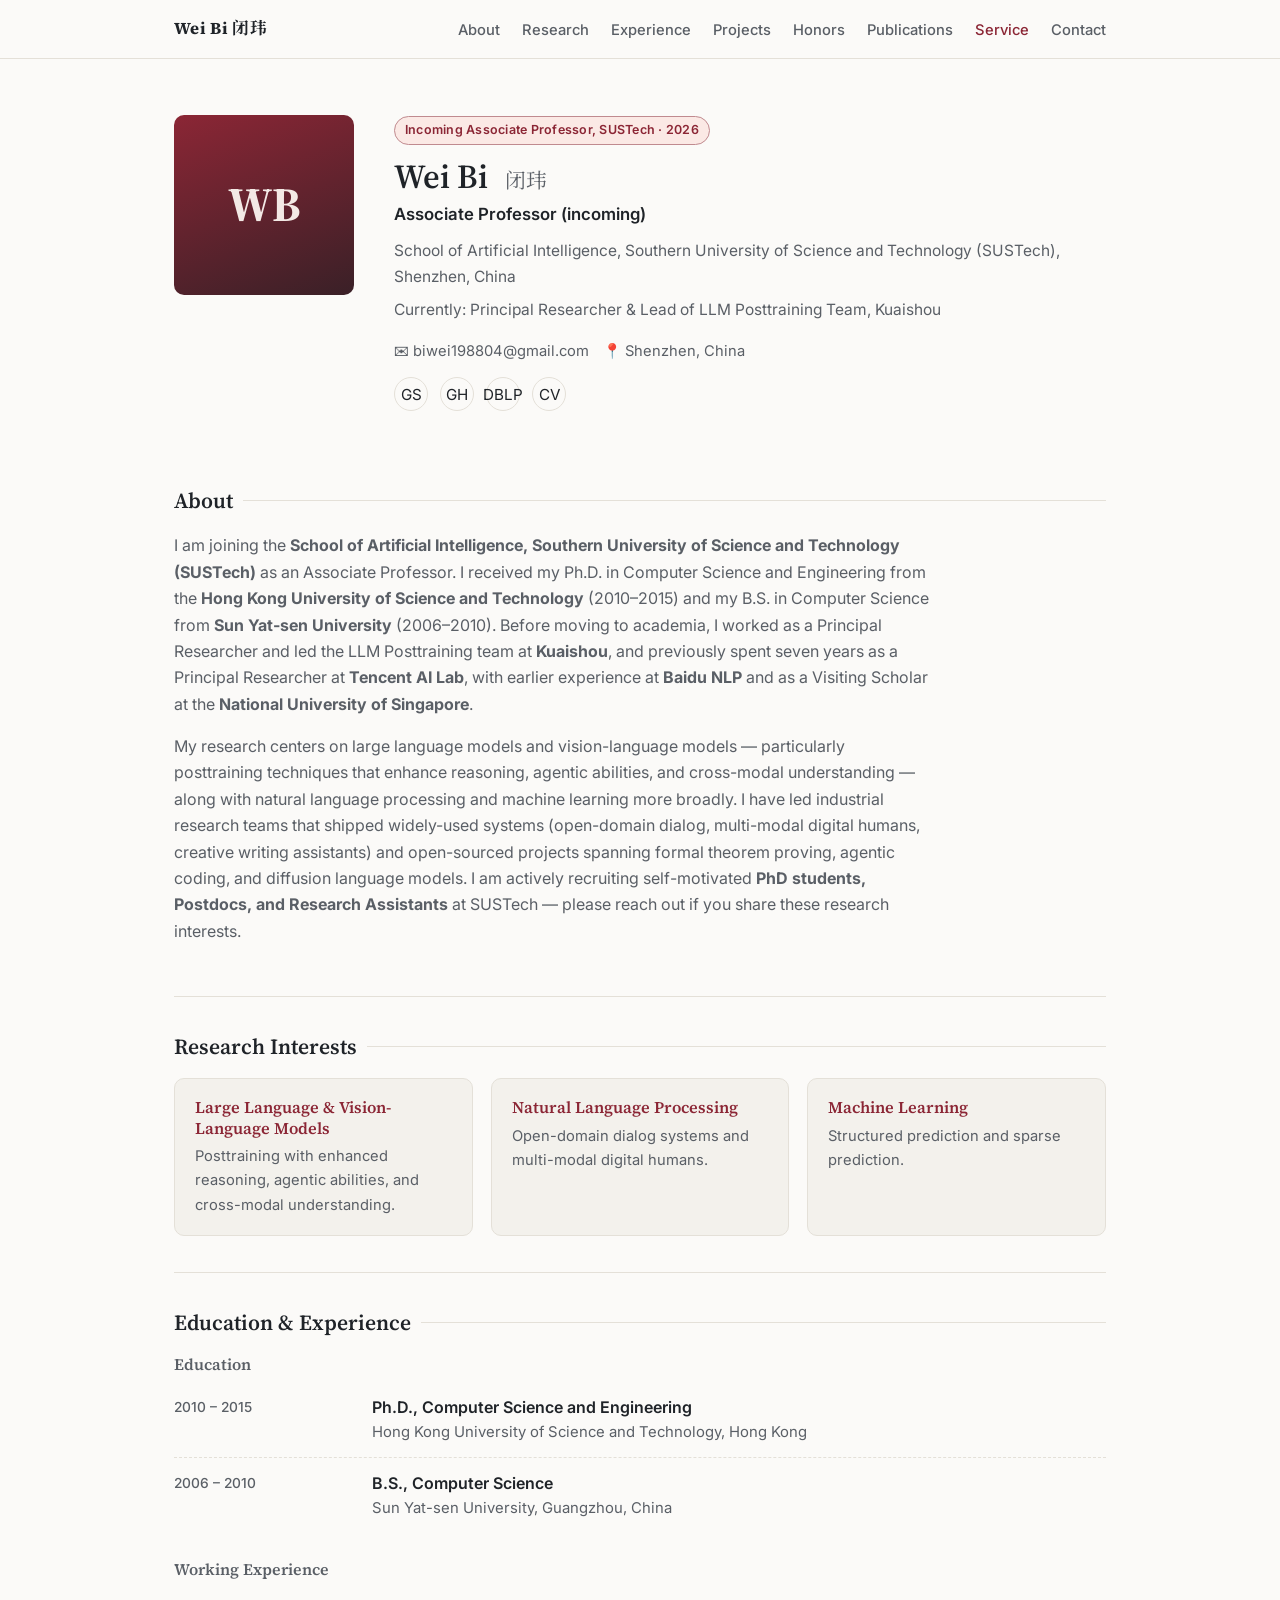
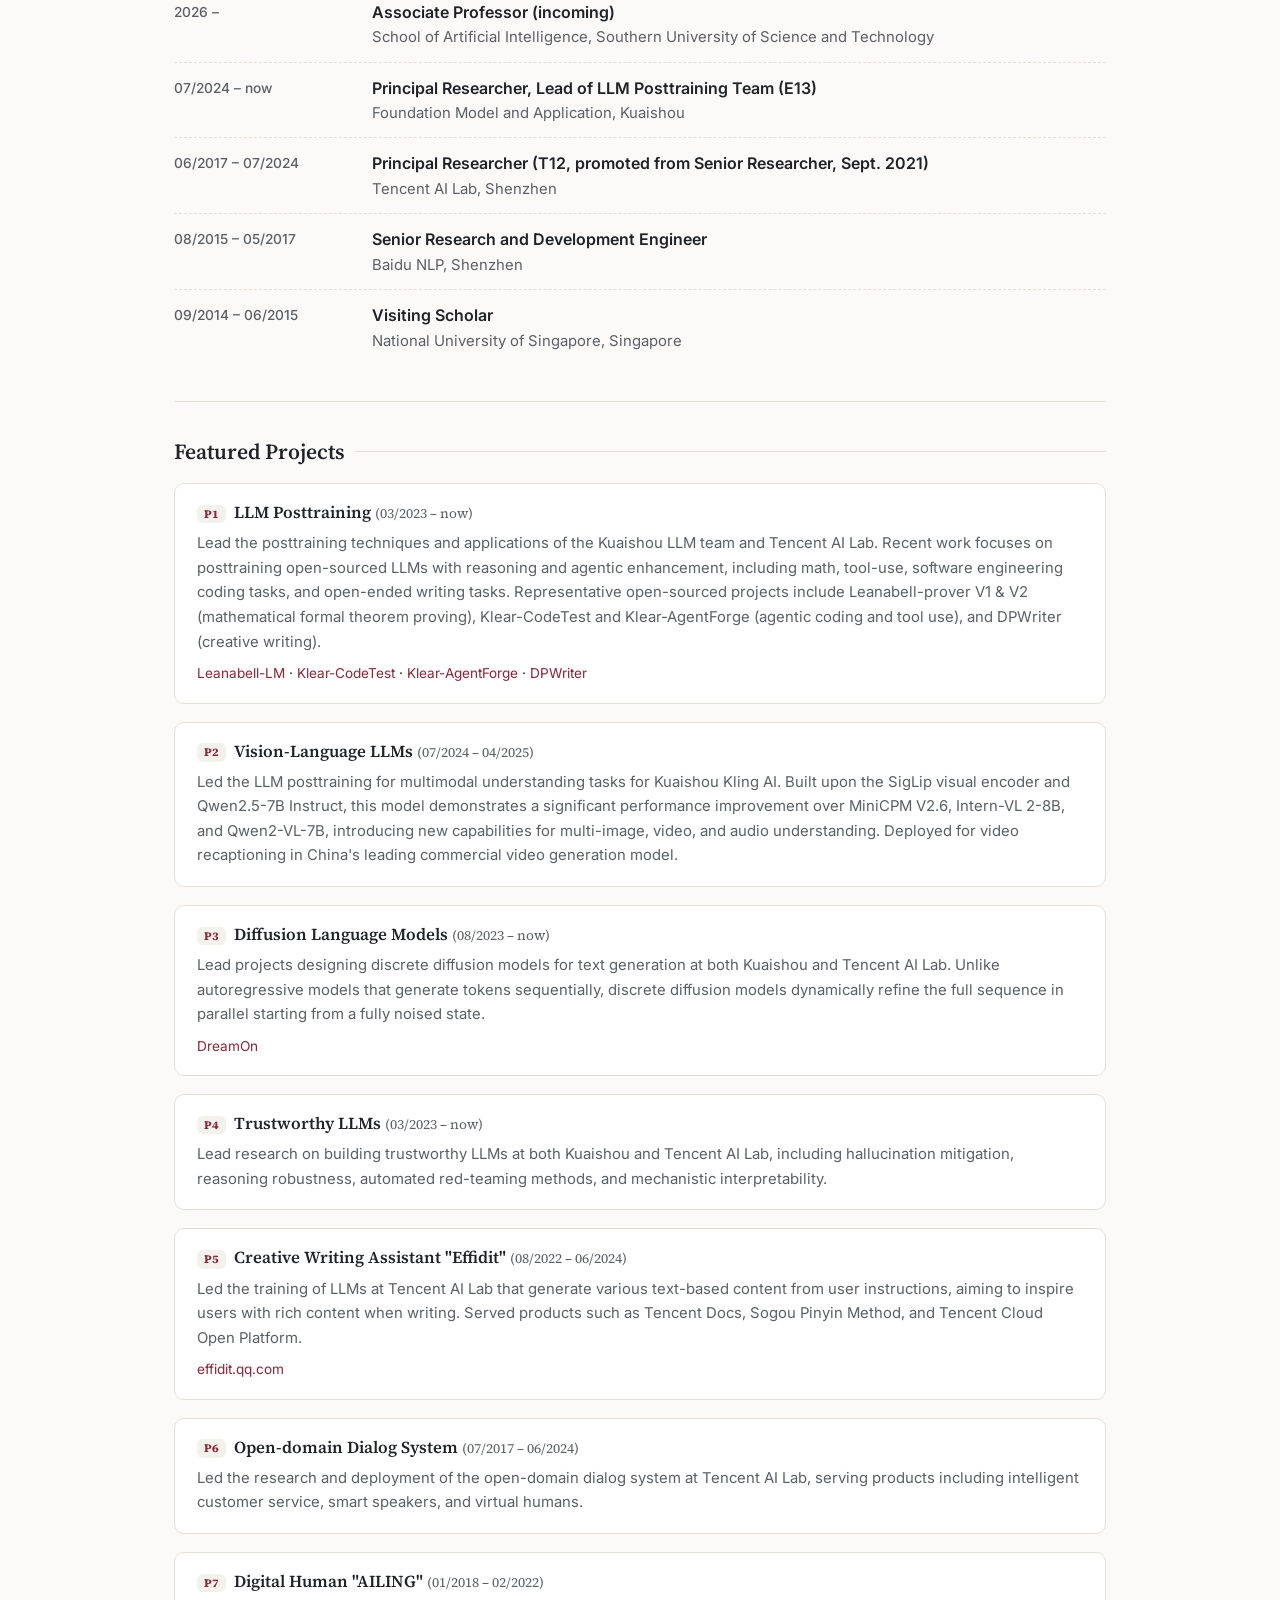
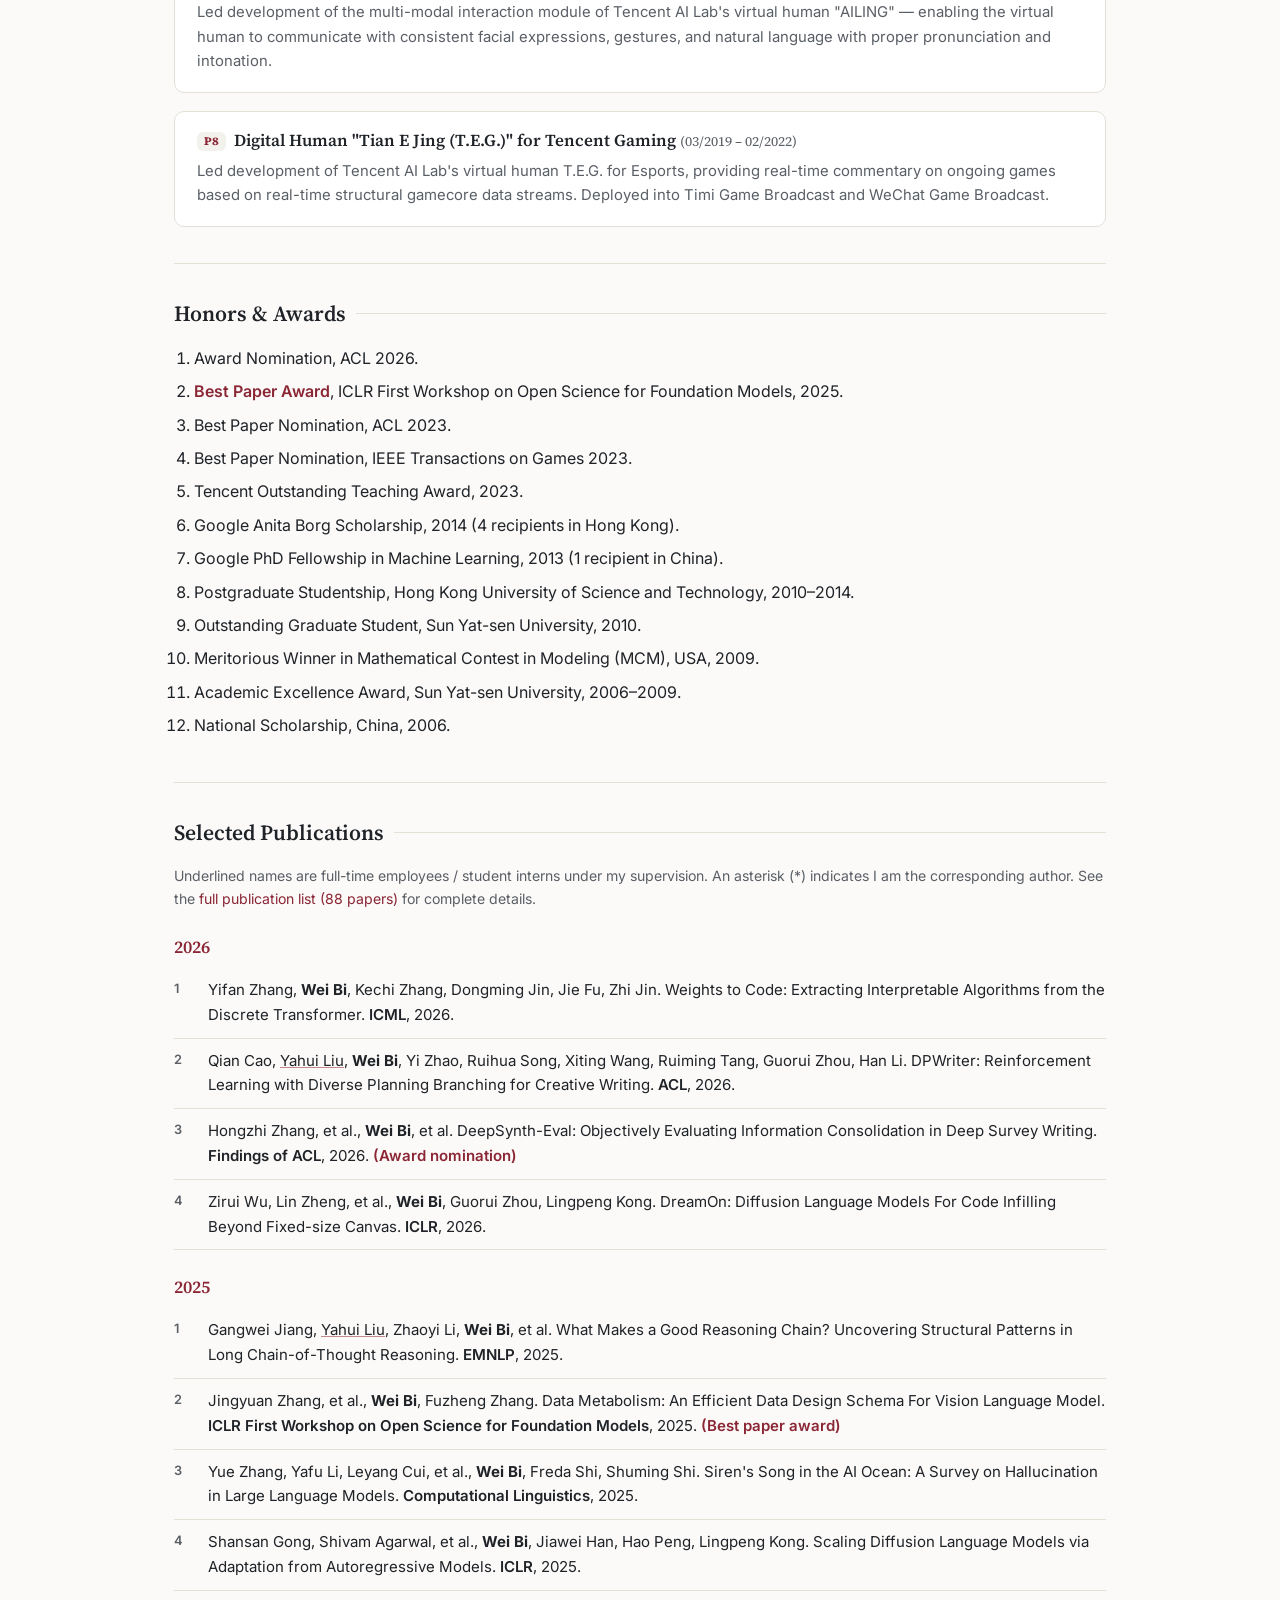
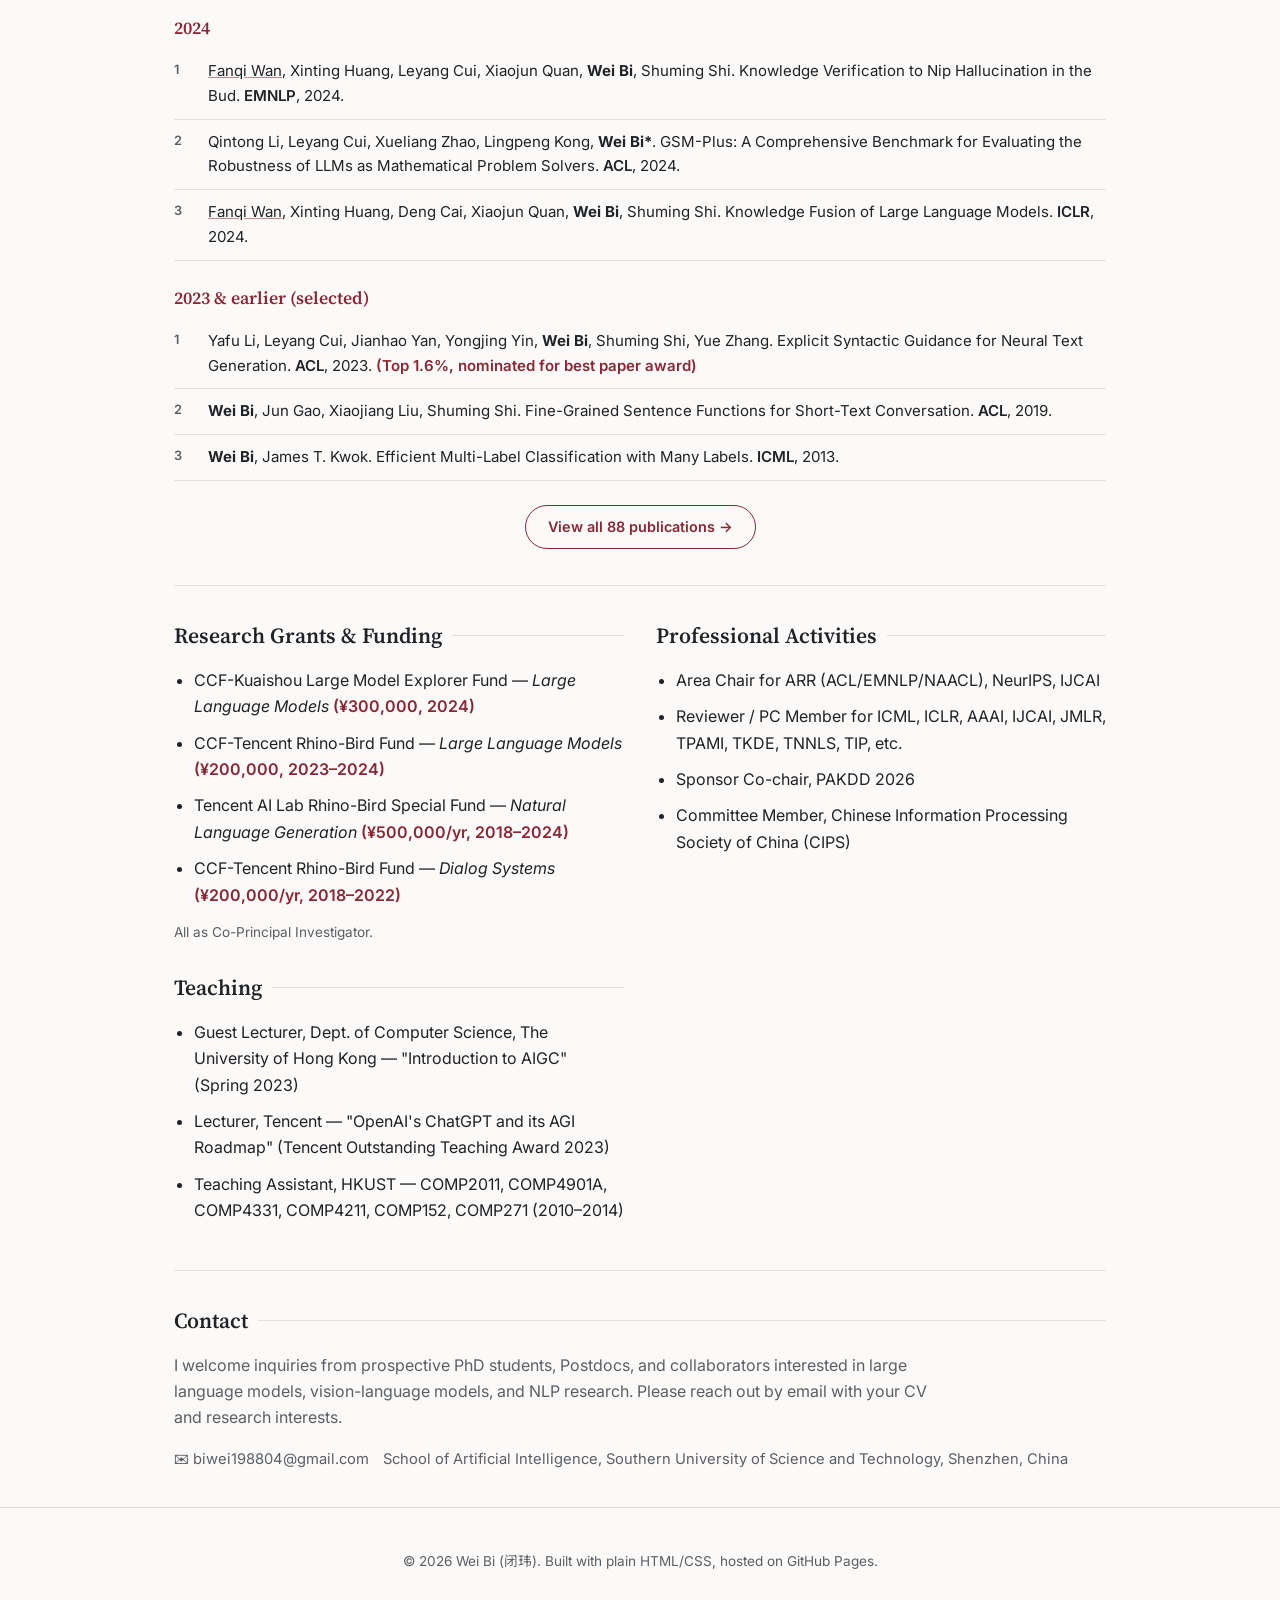
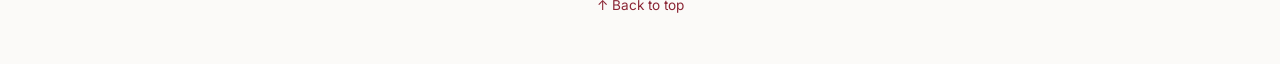
==== index.html @ c3b6ace8 "Initial personal academic website Build a static HTML/CSS/JS personal academic site for Wei Bi (SUST" ====
<!DOCTYPE html>
<html lang="zh-CN">
<head>
<meta charset="UTF-8">
<meta name="viewport" content="width=device-width, initial-scale=1.0">
<title>Wei Bi 闭玮 | Southern University of Science and Technology</title>
<meta name="description" content="Wei Bi (闭玮) — Incoming Associate Professor, School of AI, Southern University of Science and Technology (SUSTech). Large Language Models, Vision-Language Models, NLP.">
<link rel="icon" href="data:,">
<link rel="preconnect" href="https://fonts.googleapis.com">
<link href="https://fonts.googleapis.com/css2?family=Inter:wght@400;500;600;700&family=Source+Serif+4:wght@500;600;700&family=Noto+Sans+SC:wght@400;500;600;700&family=Noto+Serif+SC:wght@600;700&display=swap" rel="stylesheet">
<link rel="stylesheet" href="style.css">
</head>
<body>

<nav class="site-nav">
  <div class="wrap">
    <a href="#top" class="brand">Wei Bi 闭玮</a>
    <button class="nav-toggle" id="navToggle" aria-label="Toggle navigation">☰</button>
    <ul class="nav-links" id="navLinks">
      <li><a href="#about">About</a></li>
      <li><a href="#research">Research</a></li>
      <li><a href="#experience">Experience</a></li>
      <li><a href="#projects">Projects</a></li>
      <li><a href="#honors">Honors</a></li>
      <li><a href="#publications">Publications</a></li>
      <li><a href="#service">Service</a></li>
      <li><a href="#contact">Contact</a></li>
    </ul>
  </div>
</nav>

<div id="top"></div>

<header class="hero">
  <div class="wrap hero-grid">
    <div class="avatar"><img src="assets/photo.jpg" alt="Wei Bi" onerror="this.parentElement.innerHTML='WB'"></div>
    <div>
      <span class="badge-incoming">Incoming Associate Professor, SUSTech · 2026</span>
      <h1>Wei Bi <span class="name-cn">闭玮</span></h1>
      <p class="title-line"><strong>Associate Professor (incoming)</strong></p>
      <p class="affil">School of Artificial Intelligence, Southern University of Science and Technology (SUSTech), Shenzhen, China</p>
      <p class="affil" style="margin-top:-8px;">Currently: Principal Researcher &amp; Lead of LLM Posttraining Team, Kuaishou</p>
      <div class="contact-row">
        <a href="mailto:biwei198804@gmail.com">✉ biwei198804@gmail.com</a>
        <span>📍 Shenzhen, China</span>
      </div>
      <div class="social-links">
        <a href="https://scholar.google.com/" title="Google Scholar" target="_blank" rel="noopener">GS</a>
        <a href="https://github.com/" title="GitHub" target="_blank" rel="noopener">GH</a>
        <a href="https://www.dblp.org/" title="DBLP" target="_blank" rel="noopener">DBLP</a>
        <a href="assets/CV_WeiBi.pdf" title="Download CV" target="_blank" rel="noopener">CV</a>
      </div>
    </div>
  </div>
</header>

<main class="wrap">

  <section id="about">
    <h2 class="section-title">About</h2>
    <p class="lede">
      I am joining the <strong>School of Artificial Intelligence, Southern University of Science and Technology (SUSTech)</strong>
      as an Associate Professor. I received my Ph.D. in Computer Science and Engineering from the
      <strong>Hong Kong University of Science and Technology</strong> (2010&ndash;2015) and my B.S. in Computer Science from
      <strong>Sun Yat-sen University</strong> (2006&ndash;2010). Before moving to academia, I worked as a Principal Researcher and
      led the LLM Posttraining team at <strong>Kuaishou</strong>, and previously spent seven years as a Principal Researcher at
      <strong>Tencent AI Lab</strong>, with earlier experience at <strong>Baidu NLP</strong> and as a Visiting Scholar at the
      <strong>National University of Singapore</strong>.
    </p>
    <p class="lede">
      My research centers on large language models and vision-language models — particularly posttraining techniques that
      enhance reasoning, agentic abilities, and cross-modal understanding — along with natural language processing and
      machine learning more broadly. I have led industrial research teams that shipped widely-used systems (open-domain
      dialog, multi-modal digital humans, creative writing assistants) and open-sourced projects spanning formal theorem
      proving, agentic coding, and diffusion language models. I am actively recruiting self-motivated <strong>PhD students,
      Postdocs, and Research Assistants</strong> at SUSTech — please reach out if you share these research interests.
    </p>
  </section>

  <section id="research">
    <h2 class="section-title">Research Interests</h2>
    <div class="interest-grid">
      <div class="interest-card">
        <h3>Large Language &amp; Vision-Language Models</h3>
        <p>Posttraining with enhanced reasoning, agentic abilities, and cross-modal understanding.</p>
      </div>
      <div class="interest-card">
        <h3>Natural Language Processing</h3>
        <p>Open-domain dialog systems and multi-modal digital humans.</p>
      </div>
      <div class="interest-card">
        <h3>Machine Learning</h3>
        <p>Structured prediction and sparse prediction.</p>
      </div>
    </div>
  </section>

  <section id="experience">
    <h2 class="section-title">Education &amp; Experience</h2>
    <h3 style="font-size:1rem;color:var(--color-text-muted);margin-bottom:8px;">Education</h3>
    <ul class="timeline">
      <li>
        <div class="period">2010 – 2015</div>
        <div>
          <div class="role">Ph.D., Computer Science and Engineering</div>
          <div class="org">Hong Kong University of Science and Technology, Hong Kong</div>
        </div>
      </li>
      <li>
        <div class="period">2006 – 2010</div>
        <div>
          <div class="role">B.S., Computer Science</div>
          <div class="org">Sun Yat-sen University, Guangzhou, China</div>
        </div>
      </li>
    </ul>

    <h3 style="font-size:1rem;color:var(--color-text-muted);margin:26px 0 8px;">Working Experience</h3>
    <ul class="timeline">
      <li>
        <div class="period">2026 –</div>
        <div>
          <div class="role">Associate Professor (incoming)</div>
          <div class="org">School of Artificial Intelligence, Southern University of Science and Technology</div>
        </div>
      </li>
      <li>
        <div class="period">07/2024 – now</div>
        <div>
          <div class="role">Principal Researcher, Lead of LLM Posttraining Team (E13)</div>
          <div class="org">Foundation Model and Application, Kuaishou</div>
        </div>
      </li>
      <li>
        <div class="period">06/2017 – 07/2024</div>
        <div>
          <div class="role">Principal Researcher (T12, promoted from Senior Researcher, Sept. 2021)</div>
          <div class="org">Tencent AI Lab, Shenzhen</div>
        </div>
      </li>
      <li>
        <div class="period">08/2015 – 05/2017</div>
        <div>
          <div class="role">Senior Research and Development Engineer</div>
          <div class="org">Baidu NLP, Shenzhen</div>
        </div>
      </li>
      <li>
        <div class="period">09/2014 – 06/2015</div>
        <div>
          <div class="role">Visiting Scholar</div>
          <div class="org">National University of Singapore, Singapore</div>
        </div>
      </li>
    </ul>
  </section>

  <section id="projects">
    <h2 class="section-title">Featured Projects</h2>
    <div class="project-list">

      <div class="project-card">
        <h3><span class="tag">P1</span>LLM Posttraining <span class="period">(03/2023 – now)</span></h3>
        <p>Lead the posttraining techniques and applications of the Kuaishou LLM team and Tencent AI Lab. Recent work
        focuses on posttraining open-sourced LLMs with reasoning and agentic enhancement, including math, tool-use,
        software engineering coding tasks, and open-ended writing tasks. Representative open-sourced projects include
        Leanabell-prover V1 &amp; V2 (mathematical formal theorem proving), Klear-CodeTest and Klear-AgentForge (agentic
        coding and tool use), and DPWriter (creative writing).</p>
        <div class="links">
          <a href="https://github.com/Leanabell-LM" target="_blank" rel="noopener">Leanabell-LM</a> ·
          <a href="https://github.com/Kwai-Klear/CodeTest" target="_blank" rel="noopener">Klear-CodeTest</a> ·
          <a href="https://github.com/Kwai-Klear/Klear-AgentForge" target="_blank" rel="noopener">Klear-AgentForge</a> ·
          <a href="https://github.com/Aman-4-Real/DPWriter" target="_blank" rel="noopener">DPWriter</a>
        </div>
      </div>

      <div class="project-card">
        <h3><span class="tag">P2</span>Vision-Language LLMs <span class="period">(07/2024 – 04/2025)</span></h3>
        <p>Led the LLM posttraining for multimodal understanding tasks for Kuaishou Kling AI. Built upon the SigLip
        visual encoder and Qwen2.5-7B Instruct, this model demonstrates a significant performance improvement over
        MiniCPM V2.6, Intern-VL 2-8B, and Qwen2-VL-7B, introducing new capabilities for multi-image, video, and audio
        understanding. Deployed for video recaptioning in China's leading commercial video generation model.</p>
      </div>

      <div class="project-card">
        <h3><span class="tag">P3</span>Diffusion Language Models <span class="period">(08/2023 – now)</span></h3>
        <p>Lead projects designing discrete diffusion models for text generation at both Kuaishou and Tencent AI Lab.
        Unlike autoregressive models that generate tokens sequentially, discrete diffusion models dynamically refine
        the full sequence in parallel starting from a fully noised state.</p>
        <div class="links"><a href="https://github.com/Kwai-Klear/DreamOn" target="_blank" rel="noopener">DreamOn</a></div>
      </div>

      <div class="project-card">
        <h3><span class="tag">P4</span>Trustworthy LLMs <span class="period">(03/2023 – now)</span></h3>
        <p>Lead research on building trustworthy LLMs at both Kuaishou and Tencent AI Lab, including hallucination
        mitigation, reasoning robustness, automated red-teaming methods, and mechanistic interpretability.</p>
      </div>

      <div class="project-card">
        <h3><span class="tag">P5</span>Creative Writing Assistant "Effidit" <span class="period">(08/2022 – 06/2024)</span></h3>
        <p>Led the training of LLMs at Tencent AI Lab that generate various text-based content from user instructions,
        aiming to inspire users with rich content when writing. Served products such as Tencent Docs, Sogou Pinyin
        Method, and Tencent Cloud Open Platform.</p>
        <div class="links"><a href="https://effidit.qq.com/" target="_blank" rel="noopener">effidit.qq.com</a></div>
      </div>

      <div class="project-card">
        <h3><span class="tag">P6</span>Open-domain Dialog System <span class="period">(07/2017 – 06/2024)</span></h3>
        <p>Led the research and deployment of the open-domain dialog system at Tencent AI Lab, serving products
        including intelligent customer service, smart speakers, and virtual humans.</p>
      </div>

      <div class="project-card">
        <h3><span class="tag">P7</span>Digital Human "AILING" <span class="period">(01/2018 – 02/2022)</span></h3>
        <p>Led development of the multi-modal interaction module of Tencent AI Lab's virtual human "AILING" —
        enabling the virtual human to communicate with consistent facial expressions, gestures, and natural language
        with proper pronunciation and intonation.</p>
      </div>

      <div class="project-card">
        <h3><span class="tag">P8</span>Digital Human "Tian E Jing (T.E.G.)" for Tencent Gaming <span class="period">(03/2019 – 02/2022)</span></h3>
        <p>Led development of Tencent AI Lab's virtual human T.E.G. for Esports, providing real-time commentary on
        ongoing games based on real-time structural gamecore data streams. Deployed into Timi Game Broadcast and
        WeChat Game Broadcast.</p>
      </div>

    </div>
  </section>

  <section id="honors">
    <h2 class="section-title">Honors &amp; Awards</h2>
    <ol class="honor-list">
      <li>Award Nomination, ACL 2026.</li>
      <li><span class="hl">Best Paper Award</span>, ICLR First Workshop on Open Science for Foundation Models, 2025.</li>
      <li>Best Paper Nomination, ACL 2023.</li>
      <li>Best Paper Nomination, IEEE Transactions on Games 2023.</li>
      <li>Tencent Outstanding Teaching Award, 2023.</li>
      <li>Google Anita Borg Scholarship, 2014 (4 recipients in Hong Kong).</li>
      <li>Google PhD Fellowship in Machine Learning, 2013 (1 recipient in China).</li>
      <li>Postgraduate Studentship, Hong Kong University of Science and Technology, 2010–2014.</li>
      <li>Outstanding Graduate Student, Sun Yat-sen University, 2010.</li>
      <li>Meritorious Winner in Mathematical Contest in Modeling (MCM), USA, 2009.</li>
      <li>Academic Excellence Award, Sun Yat-sen University, 2006–2009.</li>
      <li>National Scholarship, China, 2006.</li>
    </ol>
  </section>

  <section id="publications">
    <h2 class="section-title">Selected Publications</h2>
    <p class="pub-note">Underlined names are full-time employees / student interns under my supervision. An asterisk (*) indicates I am the corresponding author. See the <a href="publications.html">full publication list (88 papers)</a> for complete details.</p>

    <h3 class="pub-year">2026</h3>
    <ol class="pub-list">
      <li class="pub-item">Yifan Zhang, <span class="me">Wei Bi</span>, Kechi Zhang, Dongming Jin, Jie Fu, Zhi Jin. Weights to Code: Extracting Interpretable Algorithms from the Discrete Transformer. <span class="venue">ICML</span>, 2026.</li>
      <li class="pub-item">Qian Cao, <span class="advisee">Yahui Liu</span>, <span class="me">Wei Bi</span>, Yi Zhao, Ruihua Song, Xiting Wang, Ruiming Tang, Guorui Zhou, Han Li. DPWriter: Reinforcement Learning with Diverse Planning Branching for Creative Writing. <span class="venue">ACL</span>, 2026.</li>
      <li class="pub-item">Hongzhi Zhang, et al., <span class="me">Wei Bi</span>, et al. DeepSynth-Eval: Objectively Evaluating Information Consolidation in Deep Survey Writing. <span class="venue">Findings of ACL</span>, 2026. <span class="note">(Award nomination)</span></li>
      <li class="pub-item">Zirui Wu, Lin Zheng, et al., <span class="me">Wei Bi</span>, Guorui Zhou, Lingpeng Kong. DreamOn: Diffusion Language Models For Code Infilling Beyond Fixed-size Canvas. <span class="venue">ICLR</span>, 2026.</li>
    </ol>

    <h3 class="pub-year">2025</h3>
    <ol class="pub-list" start="5">
      <li class="pub-item">Gangwei Jiang, <span class="advisee">Yahui Liu</span>, Zhaoyi Li, <span class="me">Wei Bi</span>, et al. What Makes a Good Reasoning Chain? Uncovering Structural Patterns in Long Chain-of-Thought Reasoning. <span class="venue">EMNLP</span>, 2025.</li>
      <li class="pub-item">Jingyuan Zhang, et al., <span class="me">Wei Bi</span>, Fuzheng Zhang. Data Metabolism: An Efficient Data Design Schema For Vision Language Model. <span class="venue">ICLR First Workshop on Open Science for Foundation Models</span>, 2025. <span class="note">(Best paper award)</span></li>
      <li class="pub-item">Yue Zhang, Yafu Li, Leyang Cui, et al., <span class="me">Wei Bi</span>, Freda Shi, Shuming Shi. Siren's Song in the AI Ocean: A Survey on Hallucination in Large Language Models. <span class="venue">Computational Linguistics</span>, 2025.</li>
      <li class="pub-item">Shansan Gong, Shivam Agarwal, et al., <span class="me">Wei Bi</span>, Jiawei Han, Hao Peng, Lingpeng Kong. Scaling Diffusion Language Models via Adaptation from Autoregressive Models. <span class="venue">ICLR</span>, 2025.</li>
    </ol>

    <h3 class="pub-year">2024</h3>
    <ol class="pub-list" start="9">
      <li class="pub-item"><span class="advisee">Fanqi Wan</span>, Xinting Huang, Leyang Cui, Xiaojun Quan, <span class="me">Wei Bi</span>, Shuming Shi. Knowledge Verification to Nip Hallucination in the Bud. <span class="venue">EMNLP</span>, 2024.</li>
      <li class="pub-item">Qintong Li, Leyang Cui, Xueliang Zhao, Lingpeng Kong, <span class="me">Wei Bi*</span>. GSM-Plus: A Comprehensive Benchmark for Evaluating the Robustness of LLMs as Mathematical Problem Solvers. <span class="venue">ACL</span>, 2024.</li>
      <li class="pub-item"><span class="advisee">Fanqi Wan</span>, Xinting Huang, Deng Cai, Xiaojun Quan, <span class="me">Wei Bi</span>, Shuming Shi. Knowledge Fusion of Large Language Models. <span class="venue">ICLR</span>, 2024.</li>
    </ol>

    <h3 class="pub-year">2023 &amp; earlier (selected)</h3>
    <ol class="pub-list" start="12">
      <li class="pub-item">Yafu Li, Leyang Cui, Jianhao Yan, Yongjing Yin, <span class="me">Wei Bi</span>, Shuming Shi, Yue Zhang. Explicit Syntactic Guidance for Neural Text Generation. <span class="venue">ACL</span>, 2023. <span class="note">(Top 1.6%, nominated for best paper award)</span></li>
      <li class="pub-item"><span class="me">Wei Bi</span>, Jun Gao, Xiaojiang Liu, Shuming Shi. Fine-Grained Sentence Functions for Short-Text Conversation. <span class="venue">ACL</span>, 2019.</li>
      <li class="pub-item"><span class="me">Wei Bi</span>, James T. Kwok. Efficient Multi-Label Classification with Many Labels. <span class="venue">ICML</span>, 2013.</li>
    </ol>

    <div class="see-all">
      <a href="publications.html">View all 88 publications →</a>
    </div>
  </section>

  <section id="service">
    <div class="two-col">
      <div>
        <h2 class="section-title">Research Grants &amp; Funding</h2>
        <ul class="simple-list">
          <li>CCF-Kuaishou Large Model Explorer Fund — <em>Large Language Models</em> <span class="amount">(¥300,000, 2024)</span></li>
          <li>CCF-Tencent Rhino-Bird Fund — <em>Large Language Models</em> <span class="amount">(¥200,000, 2023–2024)</span></li>
          <li>Tencent AI Lab Rhino-Bird Special Fund — <em>Natural Language Generation</em> <span class="amount">(¥500,000/yr, 2018–2024)</span></li>
          <li>CCF-Tencent Rhino-Bird Fund — <em>Dialog Systems</em> <span class="amount">(¥200,000/yr, 2018–2022)</span></li>
        </ul>
        <p style="font-size:0.85rem;color:var(--color-text-muted);">All as Co-Principal Investigator.</p>

        <h2 class="section-title" style="margin-top:30px;">Teaching</h2>
        <ul class="simple-list">
          <li>Guest Lecturer, Dept. of Computer Science, The University of Hong Kong — "Introduction to AIGC" (Spring 2023)</li>
          <li>Lecturer, Tencent — "OpenAI's ChatGPT and its AGI Roadmap" (Tencent Outstanding Teaching Award 2023)</li>
          <li>Teaching Assistant, HKUST — COMP2011, COMP4901A, COMP4331, COMP4211, COMP152, COMP271 (2010–2014)</li>
        </ul>
      </div>
      <div>
        <h2 class="section-title">Professional Activities</h2>
        <ul class="simple-list">
          <li>Area Chair for ARR (ACL/EMNLP/NAACL), NeurIPS, IJCAI</li>
          <li>Reviewer / PC Member for ICML, ICLR, AAAI, IJCAI, JMLR, TPAMI, TKDE, TNNLS, TIP, etc.</li>
          <li>Sponsor Co-chair, PAKDD 2026</li>
          <li>Committee Member, Chinese Information Processing Society of China (CIPS)</li>
        </ul>
      </div>
    </div>
  </section>

  <section id="contact">
    <h2 class="section-title">Contact</h2>
    <p class="lede">
      I welcome inquiries from prospective PhD students, Postdocs, and collaborators interested in large language
      models, vision-language models, and NLP research. Please reach out by email with your CV and research interests.
    </p>
    <div class="contact-row" style="margin-top:6px;">
      <a href="mailto:biwei198804@gmail.com">✉ biwei198804@gmail.com</a>
      <span>School of Artificial Intelligence, Southern University of Science and Technology, Shenzhen, China</span>
    </div>
  </section>

</main>

<footer>
  <div class="wrap">
    <p>© <span id="year"></span> Wei Bi (闭玮). Built with plain HTML/CSS, hosted on GitHub Pages.</p>
    <a href="#top" class="back-to-top">↑ Back to top</a>
  </div>
</footer>

<script src="script.js"></script>
</body>
</html>
---- style.css ----
/* ====================== Base ====================== */
:root {
  --max-width: 980px;
  --color-bg: #fbfaf8;
  --color-bg-alt: #f3f1ec;
  --color-text: #1f2328;
  --color-text-muted: #5a5f66;
  --color-accent: #8b2635;
  --color-accent-soft: #c08a8f;
  --color-border: #e4e0d8;
  --font-serif: "Source Serif 4", "Noto Serif SC", Georgia, serif;
  --font-sans: "Inter", "Noto Sans SC", -apple-system, BlinkMacSystemFont, "Segoe UI", sans-serif;
}

* { box-sizing: border-box; }

html { scroll-behavior: smooth; }

body {
  margin: 0;
  font-family: var(--font-sans);
  color: var(--color-text);
  background: var(--color-bg);
  line-height: 1.65;
  font-size: 16px;
}

a {
  color: var(--color-accent);
  text-decoration: none;
}
a:hover { text-decoration: underline; }

.wrap {
  max-width: var(--max-width);
  margin: 0 auto;
  padding: 0 24px;
}

h1, h2, h3, h4 {
  font-family: var(--font-serif);
  font-weight: 600;
  line-height: 1.25;
  color: var(--color-text);
}

/* ====================== Nav ====================== */
.site-nav {
  position: sticky;
  top: 0;
  z-index: 50;
  background: rgba(251, 250, 248, 0.92);
  backdrop-filter: blur(6px);
  border-bottom: 1px solid var(--color-border);
}

.site-nav .wrap {
  display: flex;
  align-items: center;
  justify-content: space-between;
  height: 58px;
}

.brand {
  font-family: var(--font-serif);
  font-weight: 700;
  font-size: 1.05rem;
  color: var(--color-text);
  letter-spacing: 0.02em;
}
.brand:hover { text-decoration: none; opacity: 0.85; }

.nav-links {
  display: flex;
  gap: 22px;
  list-style: none;
  margin: 0;
  padding: 0;
  flex-wrap: wrap;
}

.nav-links a {
  color: var(--color-text-muted);
  font-size: 0.92rem;
  font-weight: 500;
}
.nav-links a:hover,
.nav-links a.active {
  color: var(--color-accent);
  text-decoration: none;
}

.nav-toggle {
  display: none;
  background: none;
  border: none;
  font-size: 1.4rem;
  cursor: pointer;
  color: var(--color-text);
}

/* ====================== Hero ====================== */
.hero {
  padding: 56px 0 40px;
}

.hero-grid {
  display: grid;
  grid-template-columns: 180px 1fr;
  gap: 40px;
  align-items: start;
}

.avatar {
  width: 180px;
  height: 180px;
  border-radius: 10px;
  overflow: hidden;
  background: linear-gradient(160deg, var(--color-accent) 0%, #3a2027 100%);
  display: flex;
  align-items: center;
  justify-content: center;
  color: #f3e9e5;
  font-family: var(--font-serif);
  font-size: 3rem;
  font-weight: 700;
  flex-shrink: 0;
}
.avatar img { width: 100%; height: 100%; object-fit: cover; display: block; }

.hero h1 {
  font-size: 2.1rem;
  margin: 0 0 4px;
}
.hero .name-cn {
  font-size: 1.3rem;
  color: var(--color-text-muted);
  font-weight: 400;
  margin-left: 10px;
}

.hero .title-line {
  font-size: 1.05rem;
  color: var(--color-text-muted);
  margin: 2px 0 2px;
}
.hero .title-line strong { color: var(--color-text); font-weight: 600; }

.hero .affil {
  margin: 10px 0 16px;
  font-size: 0.97rem;
  color: var(--color-text-muted);
}

.badge-incoming {
  display: inline-block;
  background: #fbe9e5;
  color: var(--color-accent);
  border: 1px solid var(--color-accent-soft);
  padding: 3px 10px;
  border-radius: 20px;
  font-size: 0.78rem;
  font-weight: 600;
  letter-spacing: 0.02em;
  margin-bottom: 10px;
}

.contact-row {
  display: flex;
  flex-wrap: wrap;
  gap: 14px;
  margin-top: 14px;
  font-size: 0.92rem;
}
.contact-row a, .contact-row span {
  color: var(--color-text-muted);
}
.contact-row a:hover { color: var(--color-accent); }

.social-links {
  display: flex;
  gap: 12px;
  margin-top: 14px;
}
.social-links a {
  display: inline-flex;
  align-items: center;
  justify-content: center;
  width: 34px;
  height: 34px;
  border-radius: 50%;
  border: 1px solid var(--color-border);
  color: var(--color-text);
  font-size: 0.95rem;
  transition: all 0.15s ease;
}
.social-links a:hover {
  background: var(--color-accent);
  border-color: var(--color-accent);
  color: #fff;
  text-decoration: none;
}

/* ====================== Sections ====================== */
section {
  padding: 36px 0;
  border-top: 1px solid var(--color-border);
}
section:first-of-type { border-top: none; }

.section-title {
  font-size: 1.35rem;
  margin: 0 0 18px;
  display: flex;
  align-items: center;
  gap: 10px;
}
.section-title::after {
  content: "";
  flex: 1;
  height: 1px;
  background: var(--color-border);
}

.lede {
  color: var(--color-text-muted);
  max-width: 760px;
}

/* Research interests */
.interest-grid {
  display: grid;
  grid-template-columns: repeat(auto-fit, minmax(240px, 1fr));
  gap: 18px;
  margin-top: 8px;
}
.interest-card {
  background: var(--color-bg-alt);
  border: 1px solid var(--color-border);
  border-radius: 10px;
  padding: 18px 20px;
}
.interest-card h3 {
  font-size: 1.02rem;
  margin: 0 0 6px;
  color: var(--color-accent);
}
.interest-card p {
  margin: 0;
  font-size: 0.92rem;
  color: var(--color-text-muted);
}

/* Timeline (experience / education) */
.timeline {
  list-style: none;
  margin: 0;
  padding: 0;
}
.timeline li {
  display: grid;
  grid-template-columns: 180px 1fr;
  gap: 18px;
  padding: 12px 0;
  border-bottom: 1px dashed var(--color-border);
}
.timeline li:last-child { border-bottom: none; }
.timeline .period {
  color: var(--color-text-muted);
  font-size: 0.86rem;
  font-weight: 500;
  padding-top: 2px;
}
.timeline .role { font-weight: 600; }
.timeline .org { color: var(--color-text-muted); font-size: 0.93rem; }

/* Projects */
.project-list { display: flex; flex-direction: column; gap: 18px; }
.project-card {
  border: 1px solid var(--color-border);
  border-radius: 10px;
  padding: 18px 22px;
  background: #fff;
}
.project-card h3 {
  margin: 0 0 4px;
  font-size: 1.05rem;
}
.project-card .tag {
  display: inline-block;
  background: var(--color-bg-alt);
  color: var(--color-accent);
  border-radius: 6px;
  font-size: 0.72rem;
  font-weight: 700;
  padding: 2px 7px;
  margin-right: 8px;
  vertical-align: middle;
}
.project-card .period {
  color: var(--color-text-muted);
  font-size: 0.85rem;
  font-weight: 400;
}
.project-card p {
  margin: 8px 0 0;
  font-size: 0.93rem;
  color: var(--color-text-muted);
}
.project-card .links { margin-top: 8px; font-size: 0.85rem; }

/* Honors */
.honor-list { margin: 0; padding-left: 20px; }
.honor-list li { margin-bottom: 7px; }
.honor-list .hl { color: var(--color-accent); font-weight: 600; }

/* Publications */
.pub-year {
  font-family: var(--font-serif);
  font-size: 1.1rem;
  color: var(--color-accent);
  margin: 26px 0 10px;
}
.pub-year:first-child { margin-top: 0; }
.pub-list { list-style: none; margin: 0; padding: 0; counter-reset: pub-counter; }
.pub-item {
  counter-increment: pub-counter;
  padding: 10px 0 10px 34px;
  border-bottom: 1px solid var(--color-border);
  position: relative;
  font-size: 0.94rem;
}
.pub-item::before {
  content: counter(pub-counter);
  position: absolute;
  left: 0;
  top: 10px;
  color: var(--color-text-muted);
  font-size: 0.8rem;
  font-weight: 600;
  width: 24px;
}
.pub-item .me { font-weight: 700; }
.pub-item .advisee { text-decoration: underline; text-decoration-color: var(--color-accent-soft); }
.pub-item .venue { font-weight: 600; }
.pub-item .note {
  color: var(--color-accent);
  font-weight: 600;
}
.pub-item .proj-tag {
  display: inline-block;
  margin-left: 6px;
  font-size: 0.72rem;
  color: #fff;
  background: var(--color-accent-soft);
  border-radius: 5px;
  padding: 1px 6px;
}

.pub-note {
  color: var(--color-text-muted);
  font-size: 0.88rem;
  margin: 0 0 20px;
}

.see-all {
  margin-top: 24px;
  text-align: center;
}
.see-all a {
  display: inline-block;
  padding: 9px 22px;
  border: 1px solid var(--color-accent);
  border-radius: 24px;
  color: var(--color-accent);
  font-weight: 600;
  font-size: 0.9rem;
}
.see-all a:hover { background: var(--color-accent); color: #fff; text-decoration: none; }

/* Grants, teaching, service - simple lists */
.simple-list { margin: 0; padding-left: 20px; }
.simple-list li { margin-bottom: 10px; }
.simple-list .amount { color: var(--color-accent); font-weight: 600; }

.two-col {
  display: grid;
  grid-template-columns: 1fr 1fr;
  gap: 32px;
}

/* Footer */
footer {
  border-top: 1px solid var(--color-border);
  padding: 28px 0 48px;
  color: var(--color-text-muted);
  font-size: 0.85rem;
  text-align: center;
}

/* Back to top */
.back-to-top {
  display: inline-block;
  margin-top: 8px;
}

/* Publications page specific */
.pub-filter {
  display: flex;
  flex-wrap: wrap;
  gap: 8px;
  margin-bottom: 24px;
}
.pub-filter button {
  border: 1px solid var(--color-border);
  background: #fff;
  color: var(--color-text-muted);
  border-radius: 20px;
  padding: 6px 14px;
  font-size: 0.85rem;
  cursor: pointer;
  font-family: var(--font-sans);
}
.pub-filter button:hover { border-color: var(--color-accent); color: var(--color-accent); }
.pub-filter button.active {
  background: var(--color-accent);
  border-color: var(--color-accent);
  color: #fff;
}

/* Responsive */
@media (max-width: 760px) {
  .hero-grid { grid-template-columns: 1fr; }
  .avatar { width: 120px; height: 120px; font-size: 2rem; }
  .two-col { grid-template-columns: 1fr; }
  .timeline li { grid-template-columns: 1fr; gap: 2px; }
  .nav-links {
    position: absolute;
    top: 58px;
    left: 0;
    right: 0;
    background: var(--color-bg);
    flex-direction: column;
    padding: 12px 24px 18px;
    border-bottom: 1px solid var(--color-border);
    display: none;
    gap: 12px;
  }
  .nav-links.open { display: flex; }
  .nav-toggle { display: block; }
}
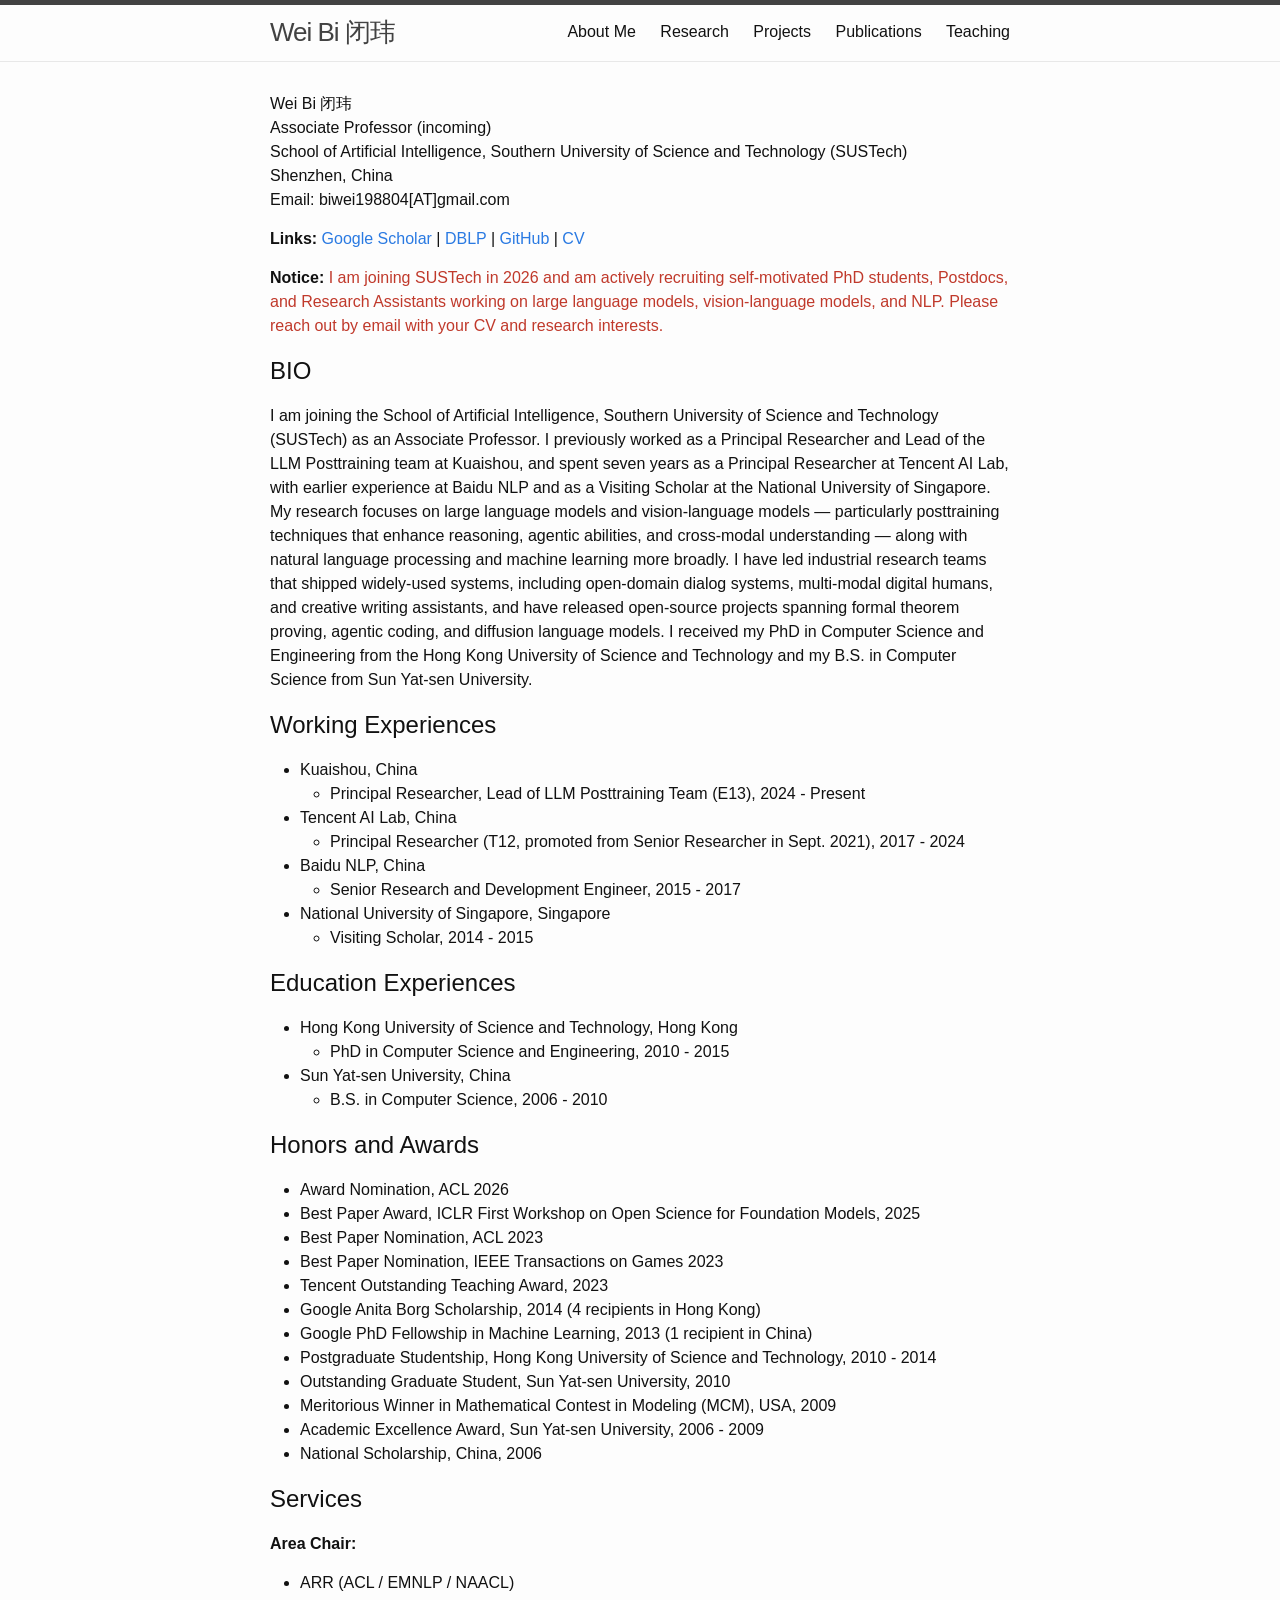
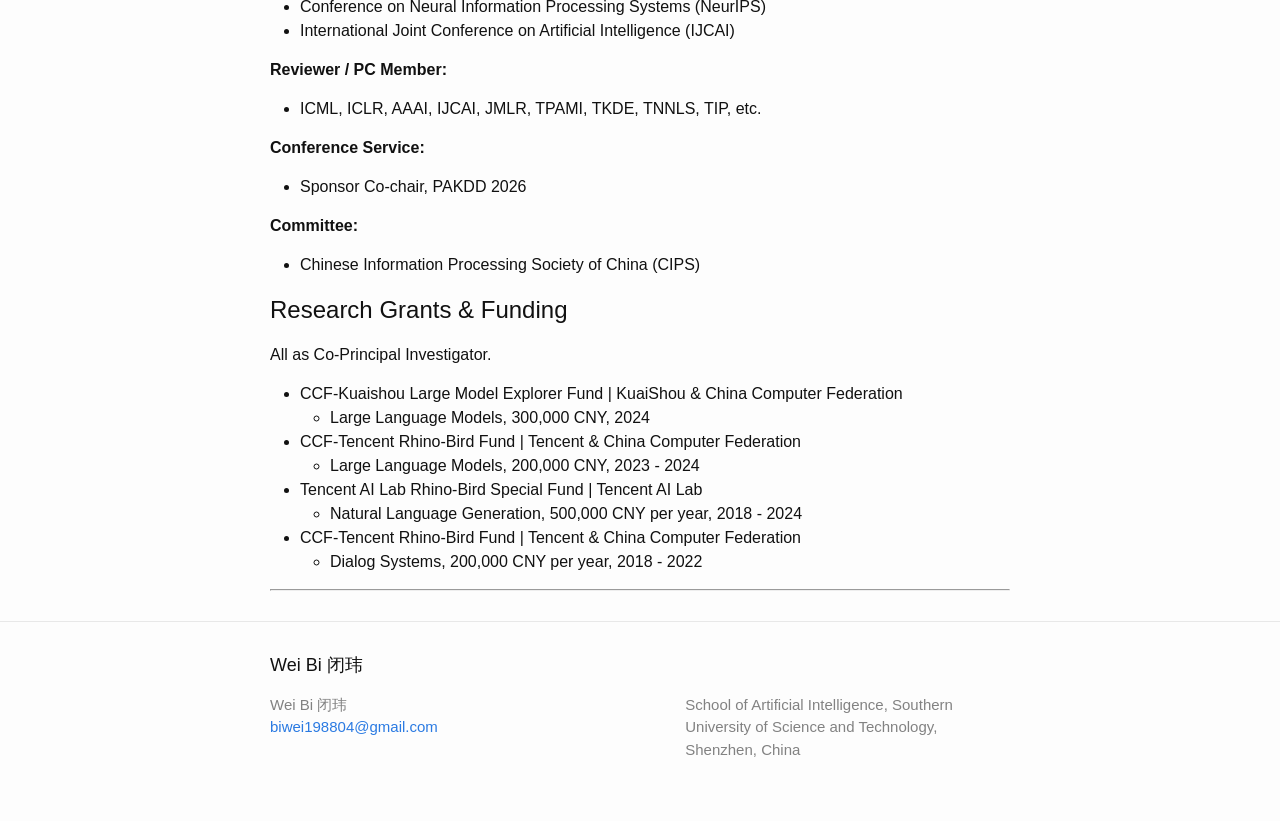
==== commit 17e3fc16: "Rebuild site to match peilinzhao.github.io (Jekyll minima) style Replace the card-based design with " ====
--- a/index.html
+++ b/index.html
@@ -1,341 +1,184 @@
 <!DOCTYPE html>
-<html lang="zh-CN">
+<html lang="en">
 <head>
-<meta charset="UTF-8">
-<meta name="viewport" content="width=device-width, initial-scale=1.0">
-<title>Wei Bi 闭玮 | Southern University of Science and Technology</title>
-<meta name="description" content="Wei Bi (闭玮) — Incoming Associate Professor, School of AI, Southern University of Science and Technology (SUSTech). Large Language Models, Vision-Language Models, NLP.">
-<link rel="icon" href="data:,">
-<link rel="preconnect" href="https://fonts.googleapis.com">
-<link href="https://fonts.googleapis.com/css2?family=Inter:wght@400;500;600;700&family=Source+Serif+4:wght@500;600;700&family=Noto+Sans+SC:wght@400;500;600;700&family=Noto+Serif+SC:wght@600;700&display=swap" rel="stylesheet">
-<link rel="stylesheet" href="style.css">
+<meta charset="utf-8">
+<meta http-equiv="X-UA-Compatible" content="IE=edge">
+<meta name="viewport" content="width=device-width, initial-scale=1">
+<title>About Me | Wei Bi</title>
+<meta name="description" content="Wei Bi (闭玮) — Incoming Associate Professor, School of Artificial Intelligence, Southern University of Science and Technology (SUSTech).">
+<link rel="canonical" href="https://wei-bi.github.io/">
+<link rel="stylesheet" href="/assets/main.css">
 </head>
 <body>
+<header class="site-header" role="banner">
+  <div class="wrapper">
+    <a class="site-title" rel="author" href="/">Wei Bi 闭玮</a>
+    <nav class="site-nav">
+      <input type="checkbox" id="nav-trigger" class="nav-trigger">
+      <label for="nav-trigger">
+        <span class="menu-icon">
+          <svg viewBox="0 0 18 15" width="18px" height="15px"><path d="M18,1.484c0,0.82-0.665,1.484-1.484,1.484H1.484C0.665,2.969,0,2.304,0,1.484l0,0C0,0.665,0.665,0,1.484,0 h15.032C17.335,0,18,0.665,18,1.484L18,1.484z M18,7.516C18,8.335,17.335,9,16.516,9H1.484C0.665,9,0,8.335,0,7.516l0,0 c0-0.82,0.665-1.484,1.484-1.484h15.032C17.335,6.031,18,6.696,18,7.516L18,7.516z M18,13.516C18,14.335,17.335,15,16.516,15H1.484 C0.665,15,0,14.335,0,13.516l0,0c0-0.82,0.665-1.483,1.484-1.483h15.032C17.335,12.031,18,12.695,18,13.516L18,13.516z"/></svg>
+        </span>
+      </label>
+      <div class="trigger">
+        <a class="page-link" href="/">About Me</a>
+        <a class="page-link" href="/research.html">Research</a>
+        <a class="page-link" href="/projects.html">Projects</a>
+        <a class="page-link" href="/publications.html">Publications</a>
+        <a class="page-link" href="/teaching.html">Teaching</a>
+      </div>
+    </nav>
+  </div>
+</header>
 
-<nav class="site-nav">
-  <div class="wrap">
-    <a href="#top" class="brand">Wei Bi 闭玮</a>
-    <button class="nav-toggle" id="navToggle" aria-label="Toggle navigation">☰</button>
-    <ul class="nav-links" id="navLinks">
-      <li><a href="#about">About</a></li>
-      <li><a href="#research">Research</a></li>
-      <li><a href="#experience">Experience</a></li>
-      <li><a href="#projects">Projects</a></li>
-      <li><a href="#honors">Honors</a></li>
-      <li><a href="#publications">Publications</a></li>
-      <li><a href="#service">Service</a></li>
-      <li><a href="#contact">Contact</a></li>
+<main class="page-content" aria-label="Content">
+  <div class="wrapper">
+
+    <img class="identity-photo" title="Wei Bi" src="/assets/photo.jpg" alt="Wei Bi" onerror="this.style.display='none'">
+
+    <p>
+      Wei Bi 闭玮<br>
+      Associate Professor (incoming)<br>
+      School of Artificial Intelligence, Southern University of Science and Technology (SUSTech)<br>
+      Shenzhen, China<br>
+      Email: biwei198804[AT]gmail.com
+    </p>
+
+    <p><strong>Links:</strong> <a href="https://scholar.google.com/" target="_blank" rel="noopener">Google Scholar</a> | <a href="https://dblp.org/" target="_blank" rel="noopener">DBLP</a> | <a href="https://github.com/" target="_blank" rel="noopener">GitHub</a> | <a href="/assets/CV_WeiBi.pdf" target="_blank" rel="noopener">CV</a></p>
+
+    <p><strong>Notice:</strong> <span class="notice-line">I am joining SUSTech in 2026 and am actively recruiting self-motivated PhD students, Postdocs, and Research Assistants working on large language models, vision-language models, and NLP. Please reach out by email with your CV and research interests.</span></p>
+
+    <h2 id="bio">BIO</h2>
+    <p>I am joining the School of Artificial Intelligence, Southern University of Science and Technology (SUSTech) as
+    an Associate Professor. I previously worked as a Principal Researcher and Lead of the LLM Posttraining team at
+    Kuaishou, and spent seven years as a Principal Researcher at Tencent AI Lab, with earlier experience at Baidu NLP
+    and as a Visiting Scholar at the National University of Singapore. My research focuses on large language models
+    and vision-language models — particularly posttraining techniques that enhance reasoning, agentic abilities, and
+    cross-modal understanding — along with natural language processing and machine learning more broadly. I have led
+    industrial research teams that shipped widely-used systems, including open-domain dialog systems, multi-modal
+    digital humans, and creative writing assistants, and have released open-source projects spanning formal theorem
+    proving, agentic coding, and diffusion language models. I received my PhD in Computer Science and Engineering
+    from the Hong Kong University of Science and Technology and my B.S. in Computer Science from Sun Yat-sen
+    University.</p>
+
+    <h2 id="working-experiences">Working Experiences</h2>
+    <ul>
+      <li>Kuaishou, China
+        <ul>
+          <li>Principal Researcher, Lead of LLM Posttraining Team (E13), 2024 - Present</li>
+        </ul>
+      </li>
+      <li>Tencent AI Lab, China
+        <ul>
+          <li>Principal Researcher (T12, promoted from Senior Researcher in Sept. 2021), 2017 - 2024</li>
+        </ul>
+      </li>
+      <li>Baidu NLP, China
+        <ul>
+          <li>Senior Research and Development Engineer, 2015 - 2017</li>
+        </ul>
+      </li>
+      <li>National University of Singapore, Singapore
+        <ul>
+          <li>Visiting Scholar, 2014 - 2015</li>
+        </ul>
+      </li>
     </ul>
+
+    <h2 id="education-experiences">Education Experiences</h2>
+    <ul>
+      <li>Hong Kong University of Science and Technology, Hong Kong
+        <ul>
+          <li>PhD in Computer Science and Engineering, 2010 - 2015</li>
+        </ul>
+      </li>
+      <li>Sun Yat-sen University, China
+        <ul>
+          <li>B.S. in Computer Science, 2006 - 2010</li>
+        </ul>
+      </li>
+    </ul>
+
+    <h2 id="honors-and-awards">Honors and Awards</h2>
+    <ul>
+      <li>Award Nomination, ACL 2026</li>
+      <li>Best Paper Award, ICLR First Workshop on Open Science for Foundation Models, 2025</li>
+      <li>Best Paper Nomination, ACL 2023</li>
+      <li>Best Paper Nomination, IEEE Transactions on Games 2023</li>
+      <li>Tencent Outstanding Teaching Award, 2023</li>
+      <li>Google Anita Borg Scholarship, 2014 (4 recipients in Hong Kong)</li>
+      <li>Google PhD Fellowship in Machine Learning, 2013 (1 recipient in China)</li>
+      <li>Postgraduate Studentship, Hong Kong University of Science and Technology, 2010 - 2014</li>
+      <li>Outstanding Graduate Student, Sun Yat-sen University, 2010</li>
+      <li>Meritorious Winner in Mathematical Contest in Modeling (MCM), USA, 2009</li>
+      <li>Academic Excellence Award, Sun Yat-sen University, 2006 - 2009</li>
+      <li>National Scholarship, China, 2006</li>
+    </ul>
+
+    <h2 id="services">Services</h2>
+    <p><strong>Area Chair:</strong></p>
+    <ul>
+      <li>ARR (ACL / EMNLP / NAACL)</li>
+      <li>Conference on Neural Information Processing Systems (NeurIPS)</li>
+      <li>International Joint Conference on Artificial Intelligence (IJCAI)</li>
+    </ul>
+
+    <p><strong>Reviewer / PC Member:</strong></p>
+    <ul>
+      <li>ICML, ICLR, AAAI, IJCAI, JMLR, TPAMI, TKDE, TNNLS, TIP, etc.</li>
+    </ul>
+
+    <p><strong>Conference Service:</strong></p>
+    <ul>
+      <li>Sponsor Co-chair, PAKDD 2026</li>
+    </ul>
+
+    <p><strong>Committee:</strong></p>
+    <ul>
+      <li>Chinese Information Processing Society of China (CIPS)</li>
+    </ul>
+
+    <h2 id="research-grants-and-funding">Research Grants &amp; Funding</h2>
+    <p>All as Co-Principal Investigator.</p>
+    <ul>
+      <li>CCF-Kuaishou Large Model Explorer Fund | KuaiShou &amp; China Computer Federation
+        <ul><li>Large Language Models, 300,000 CNY, 2024</li></ul>
+      </li>
+      <li>CCF-Tencent Rhino-Bird Fund | Tencent &amp; China Computer Federation
+        <ul><li>Large Language Models, 200,000 CNY, 2023 - 2024</li></ul>
+      </li>
+      <li>Tencent AI Lab Rhino-Bird Special Fund | Tencent AI Lab
+        <ul><li>Natural Language Generation, 500,000 CNY per year, 2018 - 2024</li></ul>
+      </li>
+      <li>CCF-Tencent Rhino-Bird Fund | Tencent &amp; China Computer Federation
+        <ul><li>Dialog Systems, 200,000 CNY per year, 2018 - 2022</li></ul>
+      </li>
+    </ul>
+
+    <hr>
+
   </div>
-</nav>
+</main>
 
-<div id="top"></div>
-
-<header class="hero">
-  <div class="wrap hero-grid">
-    <div class="avatar"><img src="assets/photo.jpg" alt="Wei Bi" onerror="this.parentElement.innerHTML='WB'"></div>
-    <div>
-      <span class="badge-incoming">Incoming Associate Professor, SUSTech · 2026</span>
-      <h1>Wei Bi <span class="name-cn">闭玮</span></h1>
-      <p class="title-line"><strong>Associate Professor (incoming)</strong></p>
-      <p class="affil">School of Artificial Intelligence, Southern University of Science and Technology (SUSTech), Shenzhen, China</p>
-      <p class="affil" style="margin-top:-8px;">Currently: Principal Researcher &amp; Lead of LLM Posttraining Team, Kuaishou</p>
-      <div class="contact-row">
-        <a href="mailto:biwei198804@gmail.com">✉ biwei198804@gmail.com</a>
-        <span>📍 Shenzhen, China</span>
+<footer class="site-footer h-card">
+  <data class="u-url" href="/"></data>
+  <div class="wrapper">
+    <h2 class="footer-heading">Wei Bi 闭玮</h2>
+    <div class="footer-col-wrapper">
+      <div class="footer-col footer-col-1">
+        <ul class="contact-list">
+          <li class="p-name">Wei Bi 闭玮</li>
+          <li><a href="mailto:biwei198804@gmail.com">biwei198804@gmail.com</a></li>
+        </ul>
       </div>
-      <div class="social-links">
-        <a href="https://scholar.google.com/" title="Google Scholar" target="_blank" rel="noopener">GS</a>
-        <a href="https://github.com/" title="GitHub" target="_blank" rel="noopener">GH</a>
-        <a href="https://www.dblp.org/" title="DBLP" target="_blank" rel="noopener">DBLP</a>
-        <a href="assets/CV_WeiBi.pdf" title="Download CV" target="_blank" rel="noopener">CV</a>
+      <div class="footer-col footer-col-2">
+        <ul class="social-media-list"></ul>
+      </div>
+      <div class="footer-col footer-col-3">
+        <p>School of Artificial Intelligence, Southern University of Science and Technology, Shenzhen, China</p>
       </div>
     </div>
   </div>
-</header>
-
-<main class="wrap">
-
-  <section id="about">
-    <h2 class="section-title">About</h2>
-    <p class="lede">
-      I am joining the <strong>School of Artificial Intelligence, Southern University of Science and Technology (SUSTech)</strong>
-      as an Associate Professor. I received my Ph.D. in Computer Science and Engineering from the
-      <strong>Hong Kong University of Science and Technology</strong> (2010&ndash;2015) and my B.S. in Computer Science from
-      <strong>Sun Yat-sen University</strong> (2006&ndash;2010). Before moving to academia, I worked as a Principal Researcher and
-      led the LLM Posttraining team at <strong>Kuaishou</strong>, and previously spent seven years as a Principal Researcher at
-      <strong>Tencent AI Lab</strong>, with earlier experience at <strong>Baidu NLP</strong> and as a Visiting Scholar at the
-      <strong>National University of Singapore</strong>.
-    </p>
-    <p class="lede">
-      My research centers on large language models and vision-language models — particularly posttraining techniques that
-      enhance reasoning, agentic abilities, and cross-modal understanding — along with natural language processing and
-      machine learning more broadly. I have led industrial research teams that shipped widely-used systems (open-domain
-      dialog, multi-modal digital humans, creative writing assistants) and open-sourced projects spanning formal theorem
-      proving, agentic coding, and diffusion language models. I am actively recruiting self-motivated <strong>PhD students,
-      Postdocs, and Research Assistants</strong> at SUSTech — please reach out if you share these research interests.
-    </p>
-  </section>
-
-  <section id="research">
-    <h2 class="section-title">Research Interests</h2>
-    <div class="interest-grid">
-      <div class="interest-card">
-        <h3>Large Language &amp; Vision-Language Models</h3>
-        <p>Posttraining with enhanced reasoning, agentic abilities, and cross-modal understanding.</p>
-      </div>
-      <div class="interest-card">
-        <h3>Natural Language Processing</h3>
-        <p>Open-domain dialog systems and multi-modal digital humans.</p>
-      </div>
-      <div class="interest-card">
-        <h3>Machine Learning</h3>
-        <p>Structured prediction and sparse prediction.</p>
-      </div>
-    </div>
-  </section>
-
-  <section id="experience">
-    <h2 class="section-title">Education &amp; Experience</h2>
-    <h3 style="font-size:1rem;color:var(--color-text-muted);margin-bottom:8px;">Education</h3>
-    <ul class="timeline">
-      <li>
-        <div class="period">2010 – 2015</div>
-        <div>
-          <div class="role">Ph.D., Computer Science and Engineering</div>
-          <div class="org">Hong Kong University of Science and Technology, Hong Kong</div>
-        </div>
-      </li>
-      <li>
-        <div class="period">2006 – 2010</div>
-        <div>
-          <div class="role">B.S., Computer Science</div>
-          <div class="org">Sun Yat-sen University, Guangzhou, China</div>
-        </div>
-      </li>
-    </ul>
-
-    <h3 style="font-size:1rem;color:var(--color-text-muted);margin:26px 0 8px;">Working Experience</h3>
-    <ul class="timeline">
-      <li>
-        <div class="period">2026 –</div>
-        <div>
-          <div class="role">Associate Professor (incoming)</div>
-          <div class="org">School of Artificial Intelligence, Southern University of Science and Technology</div>
-        </div>
-      </li>
-      <li>
-        <div class="period">07/2024 – now</div>
-        <div>
-          <div class="role">Principal Researcher, Lead of LLM Posttraining Team (E13)</div>
-          <div class="org">Foundation Model and Application, Kuaishou</div>
-        </div>
-      </li>
-      <li>
-        <div class="period">06/2017 – 07/2024</div>
-        <div>
-          <div class="role">Principal Researcher (T12, promoted from Senior Researcher, Sept. 2021)</div>
-          <div class="org">Tencent AI Lab, Shenzhen</div>
-        </div>
-      </li>
-      <li>
-        <div class="period">08/2015 – 05/2017</div>
-        <div>
-          <div class="role">Senior Research and Development Engineer</div>
-          <div class="org">Baidu NLP, Shenzhen</div>
-        </div>
-      </li>
-      <li>
-        <div class="period">09/2014 – 06/2015</div>
-        <div>
-          <div class="role">Visiting Scholar</div>
-          <div class="org">National University of Singapore, Singapore</div>
-        </div>
-      </li>
-    </ul>
-  </section>
-
-  <section id="projects">
-    <h2 class="section-title">Featured Projects</h2>
-    <div class="project-list">
-
-      <div class="project-card">
-        <h3><span class="tag">P1</span>LLM Posttraining <span class="period">(03/2023 – now)</span></h3>
-        <p>Lead the posttraining techniques and applications of the Kuaishou LLM team and Tencent AI Lab. Recent work
-        focuses on posttraining open-sourced LLMs with reasoning and agentic enhancement, including math, tool-use,
-        software engineering coding tasks, and open-ended writing tasks. Representative open-sourced projects include
-        Leanabell-prover V1 &amp; V2 (mathematical formal theorem proving), Klear-CodeTest and Klear-AgentForge (agentic
-        coding and tool use), and DPWriter (creative writing).</p>
-        <div class="links">
-          <a href="https://github.com/Leanabell-LM" target="_blank" rel="noopener">Leanabell-LM</a> ·
-          <a href="https://github.com/Kwai-Klear/CodeTest" target="_blank" rel="noopener">Klear-CodeTest</a> ·
-          <a href="https://github.com/Kwai-Klear/Klear-AgentForge" target="_blank" rel="noopener">Klear-AgentForge</a> ·
-          <a href="https://github.com/Aman-4-Real/DPWriter" target="_blank" rel="noopener">DPWriter</a>
-        </div>
-      </div>
-
-      <div class="project-card">
-        <h3><span class="tag">P2</span>Vision-Language LLMs <span class="period">(07/2024 – 04/2025)</span></h3>
-        <p>Led the LLM posttraining for multimodal understanding tasks for Kuaishou Kling AI. Built upon the SigLip
-        visual encoder and Qwen2.5-7B Instruct, this model demonstrates a significant performance improvement over
-        MiniCPM V2.6, Intern-VL 2-8B, and Qwen2-VL-7B, introducing new capabilities for multi-image, video, and audio
-        understanding. Deployed for video recaptioning in China's leading commercial video generation model.</p>
-      </div>
-
-      <div class="project-card">
-        <h3><span class="tag">P3</span>Diffusion Language Models <span class="period">(08/2023 – now)</span></h3>
-        <p>Lead projects designing discrete diffusion models for text generation at both Kuaishou and Tencent AI Lab.
-        Unlike autoregressive models that generate tokens sequentially, discrete diffusion models dynamically refine
-        the full sequence in parallel starting from a fully noised state.</p>
-        <div class="links"><a href="https://github.com/Kwai-Klear/DreamOn" target="_blank" rel="noopener">DreamOn</a></div>
-      </div>
-
-      <div class="project-card">
-        <h3><span class="tag">P4</span>Trustworthy LLMs <span class="period">(03/2023 – now)</span></h3>
-        <p>Lead research on building trustworthy LLMs at both Kuaishou and Tencent AI Lab, including hallucination
-        mitigation, reasoning robustness, automated red-teaming methods, and mechanistic interpretability.</p>
-      </div>
-
-      <div class="project-card">
-        <h3><span class="tag">P5</span>Creative Writing Assistant "Effidit" <span class="period">(08/2022 – 06/2024)</span></h3>
-        <p>Led the training of LLMs at Tencent AI Lab that generate various text-based content from user instructions,
-        aiming to inspire users with rich content when writing. Served products such as Tencent Docs, Sogou Pinyin
-        Method, and Tencent Cloud Open Platform.</p>
-        <div class="links"><a href="https://effidit.qq.com/" target="_blank" rel="noopener">effidit.qq.com</a></div>
-      </div>
-
-      <div class="project-card">
-        <h3><span class="tag">P6</span>Open-domain Dialog System <span class="period">(07/2017 – 06/2024)</span></h3>
-        <p>Led the research and deployment of the open-domain dialog system at Tencent AI Lab, serving products
-        including intelligent customer service, smart speakers, and virtual humans.</p>
-      </div>
-
-      <div class="project-card">
-        <h3><span class="tag">P7</span>Digital Human "AILING" <span class="period">(01/2018 – 02/2022)</span></h3>
-        <p>Led development of the multi-modal interaction module of Tencent AI Lab's virtual human "AILING" —
-        enabling the virtual human to communicate with consistent facial expressions, gestures, and natural language
-        with proper pronunciation and intonation.</p>
-      </div>
-
-      <div class="project-card">
-        <h3><span class="tag">P8</span>Digital Human "Tian E Jing (T.E.G.)" for Tencent Gaming <span class="period">(03/2019 – 02/2022)</span></h3>
-        <p>Led development of Tencent AI Lab's virtual human T.E.G. for Esports, providing real-time commentary on
-        ongoing games based on real-time structural gamecore data streams. Deployed into Timi Game Broadcast and
-        WeChat Game Broadcast.</p>
-      </div>
-
-    </div>
-  </section>
-
-  <section id="honors">
-    <h2 class="section-title">Honors &amp; Awards</h2>
-    <ol class="honor-list">
-      <li>Award Nomination, ACL 2026.</li>
-      <li><span class="hl">Best Paper Award</span>, ICLR First Workshop on Open Science for Foundation Models, 2025.</li>
-      <li>Best Paper Nomination, ACL 2023.</li>
-      <li>Best Paper Nomination, IEEE Transactions on Games 2023.</li>
-      <li>Tencent Outstanding Teaching Award, 2023.</li>
-      <li>Google Anita Borg Scholarship, 2014 (4 recipients in Hong Kong).</li>
-      <li>Google PhD Fellowship in Machine Learning, 2013 (1 recipient in China).</li>
-      <li>Postgraduate Studentship, Hong Kong University of Science and Technology, 2010–2014.</li>
-      <li>Outstanding Graduate Student, Sun Yat-sen University, 2010.</li>
-      <li>Meritorious Winner in Mathematical Contest in Modeling (MCM), USA, 2009.</li>
-      <li>Academic Excellence Award, Sun Yat-sen University, 2006–2009.</li>
-      <li>National Scholarship, China, 2006.</li>
-    </ol>
-  </section>
-
-  <section id="publications">
-    <h2 class="section-title">Selected Publications</h2>
-    <p class="pub-note">Underlined names are full-time employees / student interns under my supervision. An asterisk (*) indicates I am the corresponding author. See the <a href="publications.html">full publication list (88 papers)</a> for complete details.</p>
-
-    <h3 class="pub-year">2026</h3>
-    <ol class="pub-list">
-      <li class="pub-item">Yifan Zhang, <span class="me">Wei Bi</span>, Kechi Zhang, Dongming Jin, Jie Fu, Zhi Jin. Weights to Code: Extracting Interpretable Algorithms from the Discrete Transformer. <span class="venue">ICML</span>, 2026.</li>
-      <li class="pub-item">Qian Cao, <span class="advisee">Yahui Liu</span>, <span class="me">Wei Bi</span>, Yi Zhao, Ruihua Song, Xiting Wang, Ruiming Tang, Guorui Zhou, Han Li. DPWriter: Reinforcement Learning with Diverse Planning Branching for Creative Writing. <span class="venue">ACL</span>, 2026.</li>
-      <li class="pub-item">Hongzhi Zhang, et al., <span class="me">Wei Bi</span>, et al. DeepSynth-Eval: Objectively Evaluating Information Consolidation in Deep Survey Writing. <span class="venue">Findings of ACL</span>, 2026. <span class="note">(Award nomination)</span></li>
-      <li class="pub-item">Zirui Wu, Lin Zheng, et al., <span class="me">Wei Bi</span>, Guorui Zhou, Lingpeng Kong. DreamOn: Diffusion Language Models For Code Infilling Beyond Fixed-size Canvas. <span class="venue">ICLR</span>, 2026.</li>
-    </ol>
-
-    <h3 class="pub-year">2025</h3>
-    <ol class="pub-list" start="5">
-      <li class="pub-item">Gangwei Jiang, <span class="advisee">Yahui Liu</span>, Zhaoyi Li, <span class="me">Wei Bi</span>, et al. What Makes a Good Reasoning Chain? Uncovering Structural Patterns in Long Chain-of-Thought Reasoning. <span class="venue">EMNLP</span>, 2025.</li>
-      <li class="pub-item">Jingyuan Zhang, et al., <span class="me">Wei Bi</span>, Fuzheng Zhang. Data Metabolism: An Efficient Data Design Schema For Vision Language Model. <span class="venue">ICLR First Workshop on Open Science for Foundation Models</span>, 2025. <span class="note">(Best paper award)</span></li>
-      <li class="pub-item">Yue Zhang, Yafu Li, Leyang Cui, et al., <span class="me">Wei Bi</span>, Freda Shi, Shuming Shi. Siren's Song in the AI Ocean: A Survey on Hallucination in Large Language Models. <span class="venue">Computational Linguistics</span>, 2025.</li>
-      <li class="pub-item">Shansan Gong, Shivam Agarwal, et al., <span class="me">Wei Bi</span>, Jiawei Han, Hao Peng, Lingpeng Kong. Scaling Diffusion Language Models via Adaptation from Autoregressive Models. <span class="venue">ICLR</span>, 2025.</li>
-    </ol>
-
-    <h3 class="pub-year">2024</h3>
-    <ol class="pub-list" start="9">
-      <li class="pub-item"><span class="advisee">Fanqi Wan</span>, Xinting Huang, Leyang Cui, Xiaojun Quan, <span class="me">Wei Bi</span>, Shuming Shi. Knowledge Verification to Nip Hallucination in the Bud. <span class="venue">EMNLP</span>, 2024.</li>
-      <li class="pub-item">Qintong Li, Leyang Cui, Xueliang Zhao, Lingpeng Kong, <span class="me">Wei Bi*</span>. GSM-Plus: A Comprehensive Benchmark for Evaluating the Robustness of LLMs as Mathematical Problem Solvers. <span class="venue">ACL</span>, 2024.</li>
-      <li class="pub-item"><span class="advisee">Fanqi Wan</span>, Xinting Huang, Deng Cai, Xiaojun Quan, <span class="me">Wei Bi</span>, Shuming Shi. Knowledge Fusion of Large Language Models. <span class="venue">ICLR</span>, 2024.</li>
-    </ol>
-
-    <h3 class="pub-year">2023 &amp; earlier (selected)</h3>
-    <ol class="pub-list" start="12">
-      <li class="pub-item">Yafu Li, Leyang Cui, Jianhao Yan, Yongjing Yin, <span class="me">Wei Bi</span>, Shuming Shi, Yue Zhang. Explicit Syntactic Guidance for Neural Text Generation. <span class="venue">ACL</span>, 2023. <span class="note">(Top 1.6%, nominated for best paper award)</span></li>
-      <li class="pub-item"><span class="me">Wei Bi</span>, Jun Gao, Xiaojiang Liu, Shuming Shi. Fine-Grained Sentence Functions for Short-Text Conversation. <span class="venue">ACL</span>, 2019.</li>
-      <li class="pub-item"><span class="me">Wei Bi</span>, James T. Kwok. Efficient Multi-Label Classification with Many Labels. <span class="venue">ICML</span>, 2013.</li>
-    </ol>
-
-    <div class="see-all">
-      <a href="publications.html">View all 88 publications →</a>
-    </div>
-  </section>
-
-  <section id="service">
-    <div class="two-col">
-      <div>
-        <h2 class="section-title">Research Grants &amp; Funding</h2>
-        <ul class="simple-list">
-          <li>CCF-Kuaishou Large Model Explorer Fund — <em>Large Language Models</em> <span class="amount">(¥300,000, 2024)</span></li>
-          <li>CCF-Tencent Rhino-Bird Fund — <em>Large Language Models</em> <span class="amount">(¥200,000, 2023–2024)</span></li>
-          <li>Tencent AI Lab Rhino-Bird Special Fund — <em>Natural Language Generation</em> <span class="amount">(¥500,000/yr, 2018–2024)</span></li>
-          <li>CCF-Tencent Rhino-Bird Fund — <em>Dialog Systems</em> <span class="amount">(¥200,000/yr, 2018–2022)</span></li>
-        </ul>
-        <p style="font-size:0.85rem;color:var(--color-text-muted);">All as Co-Principal Investigator.</p>
-
-        <h2 class="section-title" style="margin-top:30px;">Teaching</h2>
-        <ul class="simple-list">
-          <li>Guest Lecturer, Dept. of Computer Science, The University of Hong Kong — "Introduction to AIGC" (Spring 2023)</li>
-          <li>Lecturer, Tencent — "OpenAI's ChatGPT and its AGI Roadmap" (Tencent Outstanding Teaching Award 2023)</li>
-          <li>Teaching Assistant, HKUST — COMP2011, COMP4901A, COMP4331, COMP4211, COMP152, COMP271 (2010–2014)</li>
-        </ul>
-      </div>
-      <div>
-        <h2 class="section-title">Professional Activities</h2>
-        <ul class="simple-list">
-          <li>Area Chair for ARR (ACL/EMNLP/NAACL), NeurIPS, IJCAI</li>
-          <li>Reviewer / PC Member for ICML, ICLR, AAAI, IJCAI, JMLR, TPAMI, TKDE, TNNLS, TIP, etc.</li>
-          <li>Sponsor Co-chair, PAKDD 2026</li>
-          <li>Committee Member, Chinese Information Processing Society of China (CIPS)</li>
-        </ul>
-      </div>
-    </div>
-  </section>
-
-  <section id="contact">
-    <h2 class="section-title">Contact</h2>
-    <p class="lede">
-      I welcome inquiries from prospective PhD students, Postdocs, and collaborators interested in large language
-      models, vision-language models, and NLP research. Please reach out by email with your CV and research interests.
-    </p>
-    <div class="contact-row" style="margin-top:6px;">
-      <a href="mailto:biwei198804@gmail.com">✉ biwei198804@gmail.com</a>
-      <span>School of Artificial Intelligence, Southern University of Science and Technology, Shenzhen, China</span>
-    </div>
-  </section>
-
-</main>
-
-<footer>
-  <div class="wrap">
-    <p>© <span id="year"></span> Wei Bi (闭玮). Built with plain HTML/CSS, hosted on GitHub Pages.</p>
-    <a href="#top" class="back-to-top">↑ Back to top</a>
-  </div>
 </footer>
-
-<script src="script.js"></script>
 </body>
 </html>
--- a/assets/main.css
+++ b/assets/main.css
@@ -0,0 +1,15 @@
+body,h1,h2,h3,h4,h5,h6,p,blockquote,pre,hr,dl,dd,ol,ul,figure{margin:0;padding:0}body{font:400 16px/1.5 -apple-system,BlinkMacSystemFont,"Segoe UI",Roboto,Helvetica,Arial,sans-serif,"Apple Color Emoji","Segoe UI Emoji","Segoe UI Symbol";color:#111;background-color:#fdfdfd;-webkit-text-size-adjust:100%;-webkit-font-feature-settings:"kern" 1;-moz-font-feature-settings:"kern" 1;-o-font-feature-settings:"kern" 1;font-feature-settings:"kern" 1;font-kerning:normal;display:flex;min-height:100vh;flex-direction:column}h1,h2,h3,h4,h5,h6,p,blockquote,pre,ul,ol,dl,figure,.highlight{margin-bottom:15px}main{display:block}img{max-width:100%;vertical-align:middle}figure>img{display:block}figcaption{font-size:14px}ul,ol{margin-left:30px}li>ul,li>ol{margin-bottom:0}h1,h2,h3,h4,h5,h6{font-weight:400}a{color:#2a7ae2;text-decoration:none}a:visited{color:#1756a9}a:hover{color:#111;text-decoration:underline}.social-media-list a:hover{text-decoration:none}.social-media-list a:hover .username{text-decoration:underline}blockquote{color:#828282;border-left:4px solid #e8e8e8;padding-left:15px;font-size:18px;letter-spacing:-1px;font-style:italic}blockquote>:last-child{margin-bottom:0}pre,code{font-size:15px;border:1px solid #e8e8e8;border-radius:3px;background-color:#eef}code{padding:1px 5px}pre{padding:8px 12px;overflow-x:auto}pre>code{border:0;padding-right:0;padding-left:0}.wrapper{max-width:-webkit-calc(800px - (30px * 2));max-width:calc(800px - (30px * 2));margin-right:auto;margin-left:auto;padding-right:30px;padding-left:30px}@media screen and (max-width: 800px){.wrapper{max-width:-webkit-calc(800px - (30px));max-width:calc(800px - (30px));padding-right:15px;padding-left:15px}}.wrapper:after,.footer-col-wrapper:after{content:"";display:table;clear:both}.svg-icon{width:16px;height:16px;display:inline-block;fill:#828282;padding-right:5px;vertical-align:text-top}.social-media-list li+li{padding-top:5px}table{margin-bottom:30px;width:100%;text-align:left;color:#3f3f3f;border-collapse:collapse;border:1px solid #e8e8e8}table tr:nth-child(even){background-color:#f7f7f7}table th,table td{padding:10px 15px}table th{background-color:#f0f0f0;border:1px solid #dedede;border-bottom-color:#c9c9c9}table td{border:1px solid #e8e8e8}.site-header{border-top:5px solid #424242;border-bottom:1px solid #e8e8e8;min-height:55.95px;position:relative}.site-title{font-size:26px;font-weight:300;line-height:54px;letter-spacing:-1px;margin-bottom:0;float:left}.site-title,.site-title:visited{color:#424242}.site-nav{float:right;line-height:54px}.site-nav .nav-trigger{display:none}.site-nav .menu-icon{display:none}.site-nav .page-link{color:#111;line-height:1.5}.site-nav .page-link:not(:last-child){margin-right:20px}@media screen and (max-width: 600px){.site-nav{position:absolute;top:9px;right:15px;background-color:#fdfdfd;border:1px solid #e8e8e8;border-radius:5px;text-align:right}.site-nav label[for="nav-trigger"]{display:block;float:right;width:36px;height:36px;z-index:2;cursor:pointer}.site-nav .menu-icon{display:block;float:right;width:36px;height:26px;line-height:0;padding-top:10px;text-align:center}.site-nav .menu-icon>svg{fill:#424242}.site-nav input ~ .trigger{clear:both;display:none}.site-nav input:checked ~ .trigger{display:block;padding-bottom:5px}.site-nav .page-link{display:block;padding:5px 10px;margin-left:20px}.site-nav .page-link:not(:last-child){margin-right:0}}.site-footer{border-top:1px solid #e8e8e8;padding:30px 0}.footer-heading{font-size:18px;margin-bottom:15px}.contact-list,.social-media-list{list-style:none;margin-left:0}.footer-col-wrapper{font-size:15px;color:#828282;margin-left:-15px}.footer-col{float:left;margin-bottom:15px;padding-left:15px}.footer-col-1{width:-webkit-calc(35% - (30px / 2));width:calc(35% - (30px / 2))}.footer-col-2{width:-webkit-calc(20% - (30px / 2));width:calc(20% - (30px / 2))}.footer-col-3{width:-webkit-calc(45% - (30px / 2));width:calc(45% - (30px / 2))}@media screen and (max-width: 800px){.footer-col-1,.footer-col-2{width:-webkit-calc(50% - (30px / 2));width:calc(50% - (30px / 2))}.footer-col-3{width:-webkit-calc(100% - (30px / 2));width:calc(100% - (30px / 2))}}@media screen and (max-width: 600px){.footer-col{float:none;width:-webkit-calc(100% - (30px / 2));width:calc(100% - (30px / 2))}}.page-content{padding:30px 0;flex:1}.page-heading{font-size:32px}.post-list-heading{font-size:28px}.post-list{margin-left:0;list-style:none}.post-list>li{margin-bottom:30px}.post-meta{font-size:14px;color:#828282}.post-link{display:block;font-size:24px}.post-header{margin-bottom:30px}.post-title{font-size:42px;letter-spacing:-1px;line-height:1}@media screen and (max-width: 800px){.post-title{font-size:36px}}.post-content{margin-bottom:30px}.post-content h2{font-size:32px}@media screen and (max-width: 800px){.post-content h2{font-size:28px}}.post-content h3{font-size:26px}@media screen and (max-width: 800px){.post-content h3{font-size:22px}}.post-content h4{font-size:20px}@media screen and (max-width: 800px){.post-content h4{font-size:18px}}.highlight{background:#fff}.highlighter-rouge .highlight{background:#eef}.highlight .c{color:#998;font-style:italic}.highlight .err{color:#a61717;background-color:#e3d2d2}.highlight .k{font-weight:bold}.highlight .o{font-weight:bold}.highlight .cm{color:#998;font-style:italic}.highlight .cp{color:#999;font-weight:bold}.highlight .c1{color:#998;font-style:italic}.highlight .cs{color:#999;font-weight:bold;font-style:italic}.highlight .gd{color:#000;background-color:#fdd}.highlight .gd .x{color:#000;background-color:#faa}.highlight .ge{font-style:italic}.highlight .gr{color:#a00}.highlight .gh{color:#999}.highlight .gi{color:#000;background-color:#dfd}.highlight .gi .x{color:#000;background-color:#afa}.highlight .go{color:#888}.highlight .gp{color:#555}.highlight .gs{font-weight:bold}.highlight .gu{color:#aaa}.highlight .gt{color:#a00}.highlight .kc{font-weight:bold}.highlight .kd{font-weight:bold}.highlight .kp{font-weight:bold}.highlight .kr{font-weight:bold}.highlight .kt{color:#458;font-weight:bold}.highlight .m{color:#099}.highlight .s{color:#d14}.highlight .na{color:teal}.highlight .nb{color:#0086B3}.highlight .nc{color:#458;font-weight:bold}.highlight .no{color:teal}.highlight .ni{color:purple}.highlight .ne{color:#900;font-weight:bold}.highlight .nf{color:#900;font-weight:bold}.highlight .nn{color:#555}.highlight .nt{color:navy}.highlight .nv{color:teal}.highlight .ow{font-weight:bold}.highlight .w{color:#bbb}.highlight .mf{color:#099}.highlight .mh{color:#099}.highlight .mi{color:#099}.highlight .mo{color:#099}.highlight .sb{color:#d14}.highlight .sc{color:#d14}.highlight .sd{color:#d14}.highlight .s2{color:#d14}.highlight .se{color:#d14}.highlight .sh{color:#d14}.highlight .si{color:#d14}.highlight .sx{color:#d14}.highlight .sr{color:#009926}.highlight .s1{color:#d14}.highlight .ss{color:#990073}.highlight .bp{color:#999}.highlight .vc{color:teal}.highlight .vg{color:teal}.highlight .vi{color:teal}.highlight .il{color:#099}
+
+/* --- Small additions on top of the stock minima theme, kept minimal --- */
+.identity-photo{float:right;width:160px;border-radius:4px;margin:0 0 15px 20px}
+@media screen and (max-width:600px){.identity-photo{width:110px;margin-left:12px}}
+.notice-line{color:#c0392b}
+.page-content h1.page-title{font-size:28px;font-weight:300;letter-spacing:-1px;margin-bottom:20px}
+.pub-entry{margin-bottom:18px;padding-bottom:18px;border-bottom:1px solid #eee}
+.pub-entry:last-child{border-bottom:none}
+.pub-entry .pub-authors{color:#424242}
+.pub-entry .pub-note{color:#c0392b}
+.proj-entry{margin-bottom:28px}
+.proj-entry h3{font-size:20px;font-weight:400;margin-bottom:4px}
+.proj-entry .proj-period{color:#828282;font-size:14px;font-weight:400}
+.back-home{display:inline-block;margin-top:10px;font-size:14px}
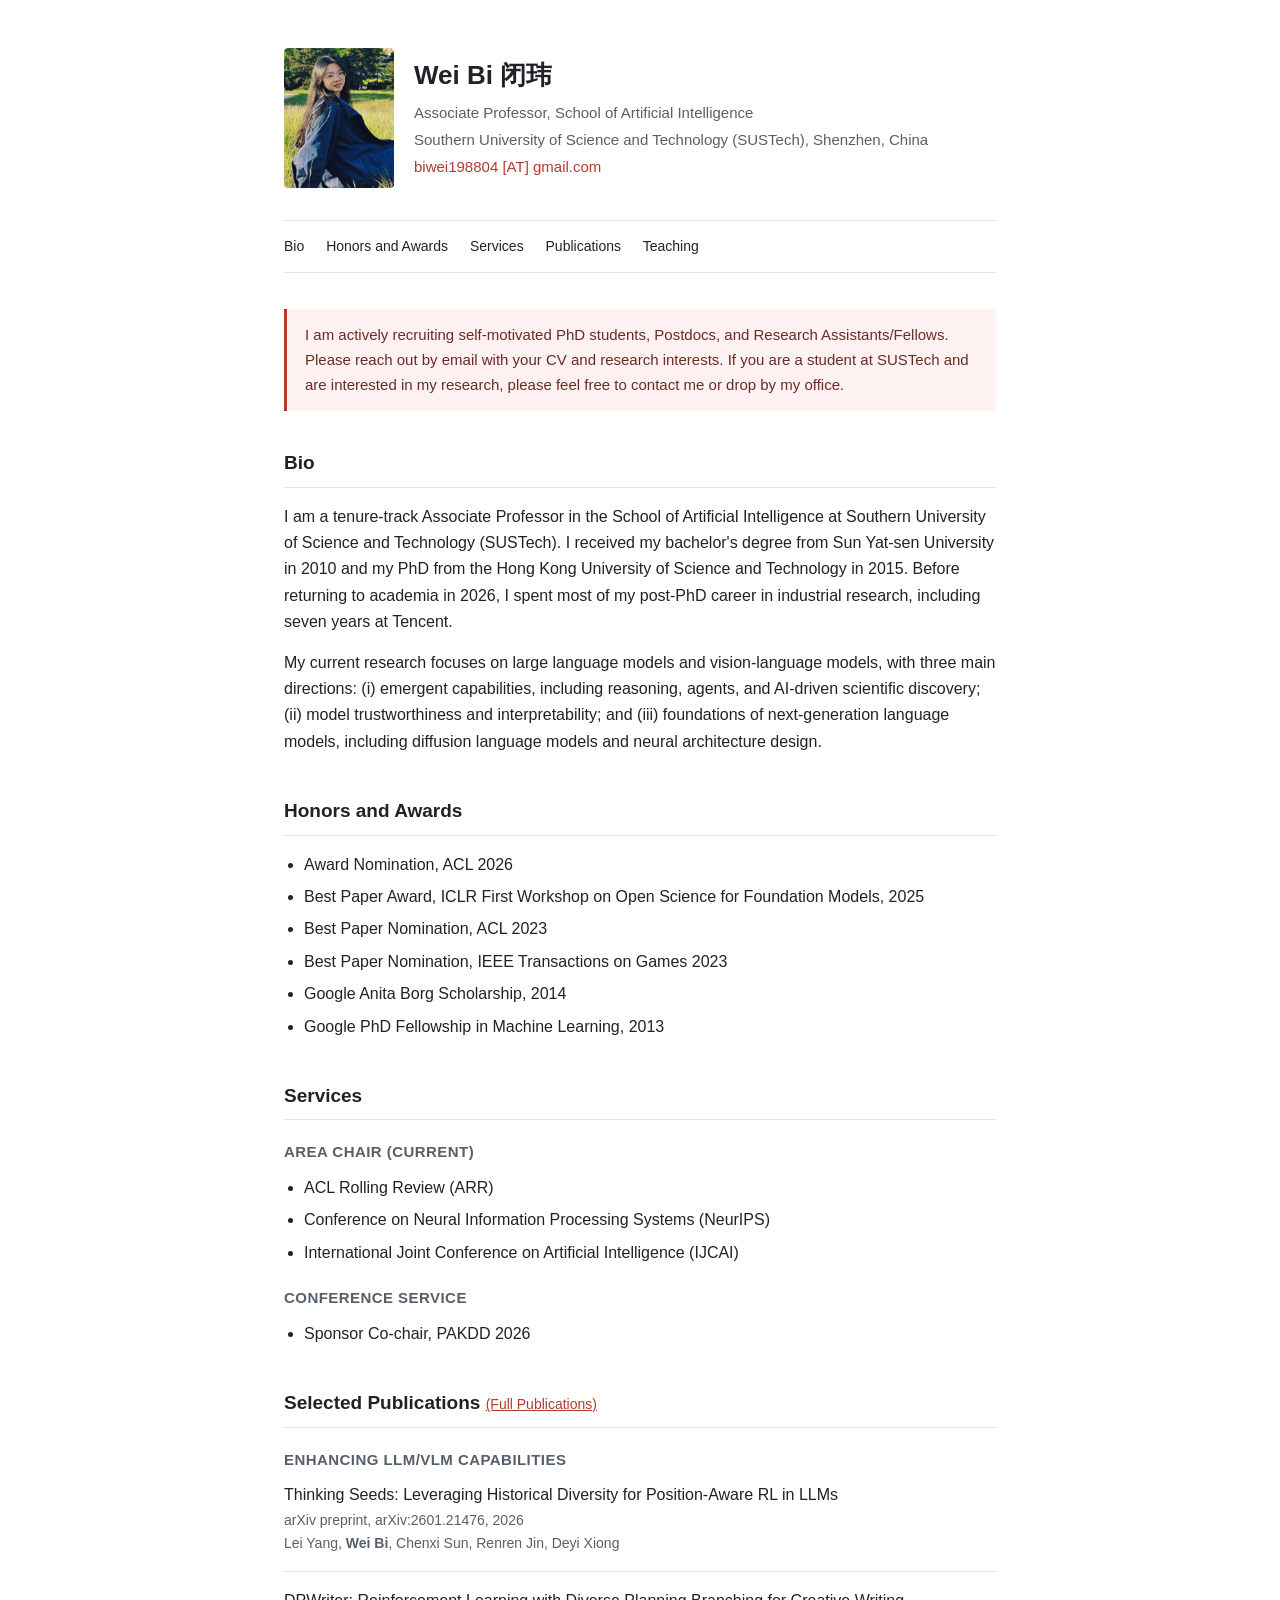
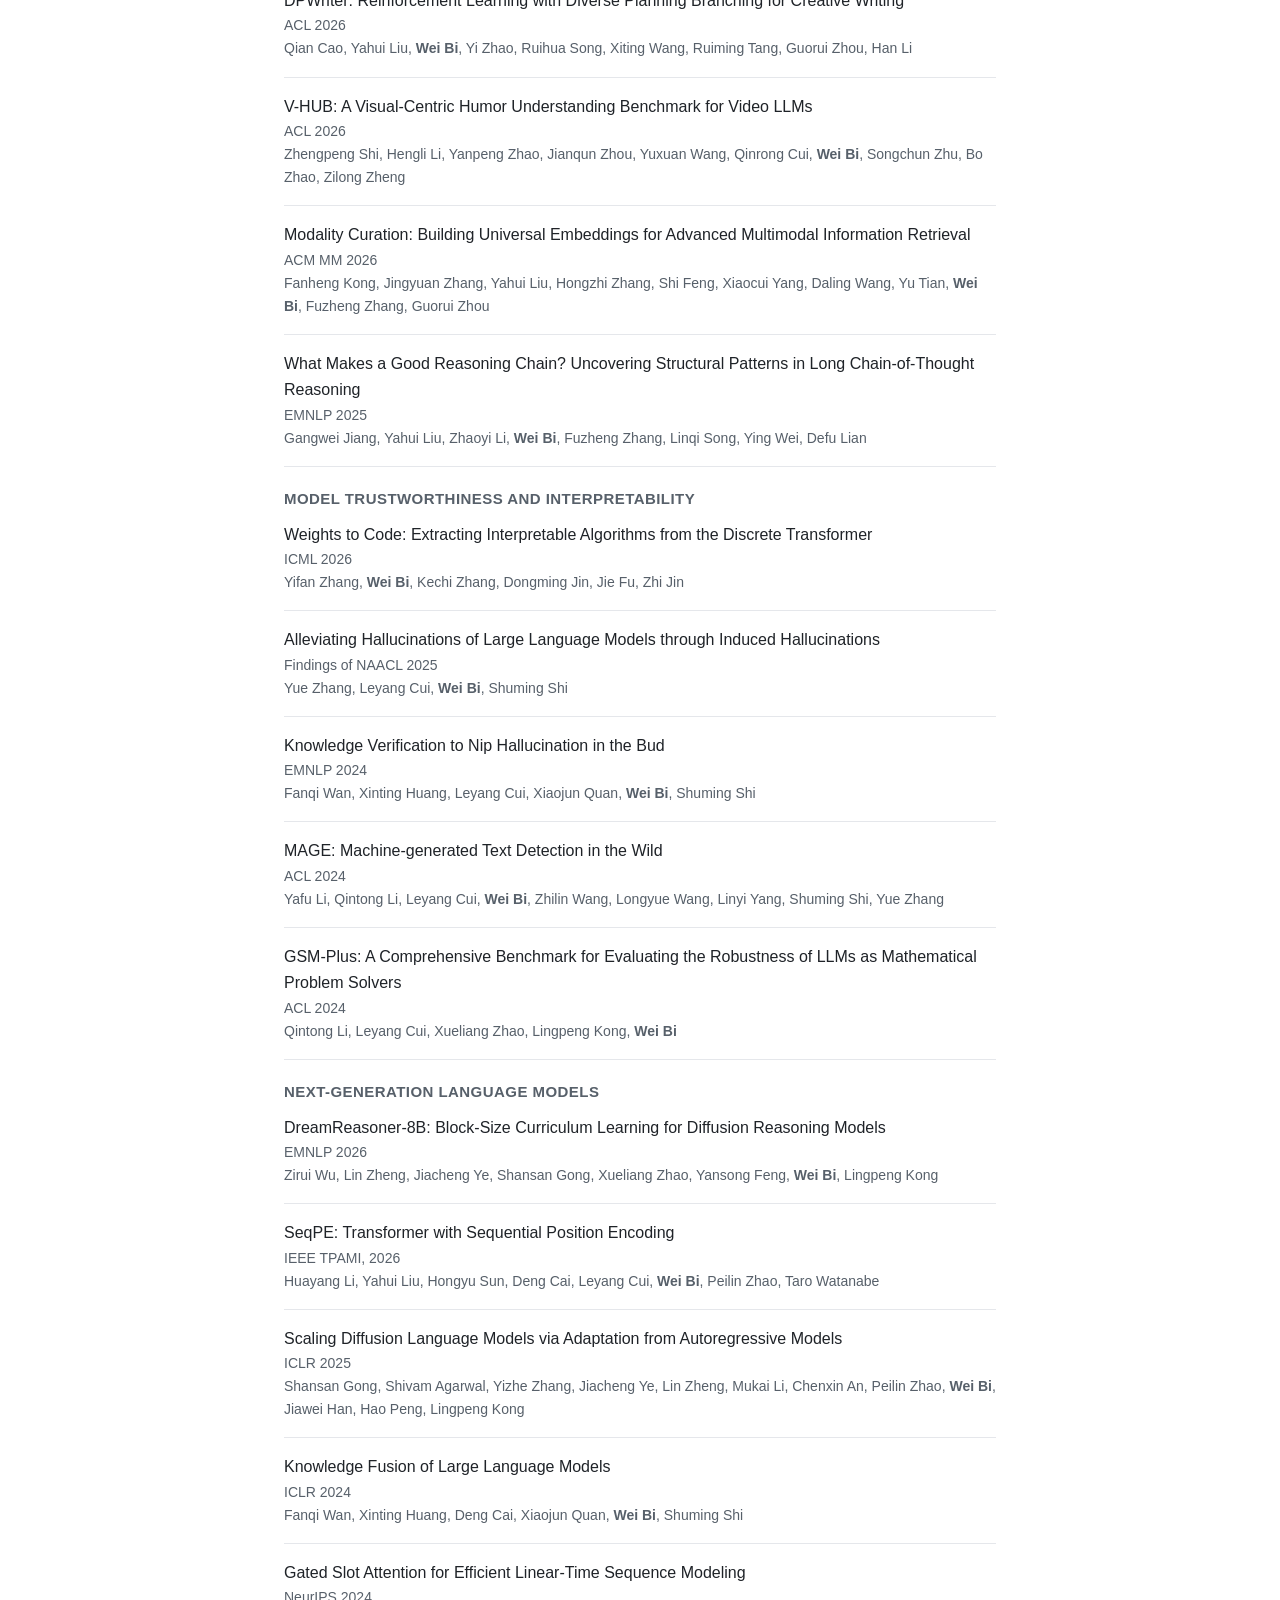
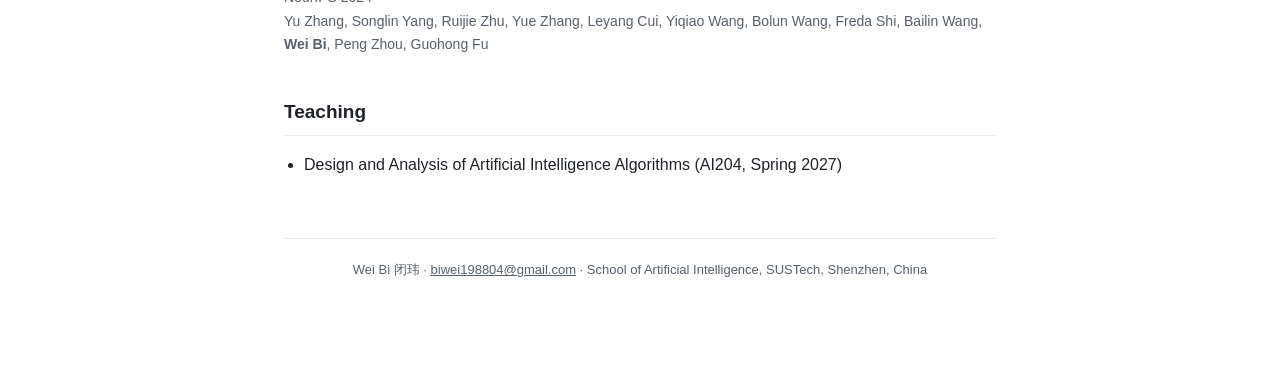
==== commit 6b184b89: "Publish personal academic homepage" ====
--- a/index.html
+++ b/index.html
@@ -1,184 +1,173 @@
 <!DOCTYPE html>
-<html lang="en">
-<head>
-<meta charset="utf-8">
-<meta http-equiv="X-UA-Compatible" content="IE=edge">
-<meta name="viewport" content="width=device-width, initial-scale=1">
-<title>About Me | Wei Bi</title>
-<meta name="description" content="Wei Bi (闭玮) — Incoming Associate Professor, School of Artificial Intelligence, Southern University of Science and Technology (SUSTech).">
-<link rel="canonical" href="https://wei-bi.github.io/">
-<link rel="stylesheet" href="/assets/main.css">
+<html data-page-node-id="2IdxQmGd1HxSDLR89vs0qC" lang="en"><head data-page-node-id="hu6vQ7P2CpnnWGj8ZxZGJn">
+<meta data-page-node-id="XuHfVr4jpnYTC7cgFvADOl" charset="utf-8">
+<meta data-page-node-id="dXJXSrUHeQMgAk6LvOHjPr" name="viewport" content="width=device-width, initial-scale=1">
+<title data-page-node-id="rMbb9QimFHcCwvyHELL6D3" data-pnid-children="w5KczXS1ZwfQCtd3tTjVaP">Wei Bi 闭玮</title>
+<meta data-page-node-id="AZI18KZ4WwIYZLnL5yovx3" name="description" content="Wei Bi (闭玮), Associate Professor, School of Artificial Intelligence, Southern University of Science and Technology (SUSTech).">
+<link data-page-node-id="vp3sLzXC0tgf20T3j37jrB" rel="stylesheet" href="assets/style.css">
 </head>
-<body>
-<header class="site-header" role="banner">
-  <div class="wrapper">
-    <a class="site-title" rel="author" href="/">Wei Bi 闭玮</a>
-    <nav class="site-nav">
-      <input type="checkbox" id="nav-trigger" class="nav-trigger">
-      <label for="nav-trigger">
-        <span class="menu-icon">
-          <svg viewBox="0 0 18 15" width="18px" height="15px"><path d="M18,1.484c0,0.82-0.665,1.484-1.484,1.484H1.484C0.665,2.969,0,2.304,0,1.484l0,0C0,0.665,0.665,0,1.484,0 h15.032C17.335,0,18,0.665,18,1.484L18,1.484z M18,7.516C18,8.335,17.335,9,16.516,9H1.484C0.665,9,0,8.335,0,7.516l0,0 c0-0.82,0.665-1.484,1.484-1.484h15.032C17.335,6.031,18,6.696,18,7.516L18,7.516z M18,13.516C18,14.335,17.335,15,16.516,15H1.484 C0.665,15,0,14.335,0,13.516l0,0c0-0.82,0.665-1.483,1.484-1.483h15.032C17.335,12.031,18,12.695,18,13.516L18,13.516z"/></svg>
-        </span>
-      </label>
-      <div class="trigger">
-        <a class="page-link" href="/">About Me</a>
-        <a class="page-link" href="/research.html">Research</a>
-        <a class="page-link" href="/projects.html">Projects</a>
-        <a class="page-link" href="/publications.html">Publications</a>
-        <a class="page-link" href="/teaching.html">Teaching</a>
-      </div>
-    </nav>
+<body data-page-node-id="cdUzR1gq87uAnT8OwQXURz">
+<div data-page-node-id="05h1dCcDjjOoGMjxf6Qu4H" class="container">
+
+  <header data-page-node-id="QrNHTKnCApLIyfcWDpz5i7" class="site-header">
+    <img data-page-node-id="SEgAeiNrR04vvA1BCZqhm7" class="avatar" src="assets/photo.jpg" alt="Wei Bi" onerror="this.style.display='none'">
+    <div data-page-node-id="kr1AU5Gy749CrV72AYn17X" class="identity">
+      <h1 data-page-node-id="c0iLJJR4WOi9AKyotUbs3R">Wei Bi 闭玮</h1>
+      <p data-page-node-id="zzHoESWddZBd3O9FJ4r5z6">Associate Professor, School of Artificial Intelligence</p>
+      <p data-page-node-id="jSzrFcIYJXCfmYsvnRiQRl">Southern University of Science and Technology (SUSTech), Shenzhen, China</p>
+      <p data-page-node-id="vEB8F7Mf0uXt6R4ZfPN3Gz" style="white-space:pre-wrap"><a data-page-node-id="CWNhZ783GkxfQFlV4ruL9v" href="mailto:biwei198804@gmail.com">biwei198804 [AT] gmail.com</a></p>
+    </div>
+  </header>
+
+  <nav data-page-node-id="19eiqMfJ6PumRjHPsGc2Z9" class="toc">
+    <a data-page-node-id="tF5CRJX4cWcOK6mgtB2tgO" href="#bio">Bio</a>
+    <a data-page-node-id="4gLCwkQvWDYTQ8GVw2QNXQ" href="#honors">Honors and Awards</a>
+    <a data-page-node-id="gyu27JKtgvJIcHaLt7NDgq" href="#services">Services</a>
+    <a data-page-node-id="F4EbEArHafEgXUdNisH91E" href="#publications">Publications</a>
+    <a data-page-node-id="5ZxifYTAdjQkUAGMXyqAHN" href="#teaching">Teaching</a>
+  </nav>
+
+  <div data-page-node-id="61ewkOqYzgICGB1dDdN3aW" class="notice">
+    I am actively recruiting self-motivated PhD students, Postdocs, and Research Assistants/Fellows. Please reach
+    out by email with your CV and research interests. If you are a student at SUSTech and are interested in my
+    research, please feel free to contact me or drop by my office.
   </div>
-</header>
 
-<main class="page-content" aria-label="Content">
-  <div class="wrapper">
+  <section data-page-node-id="lQ83lriN9ysn8HiRR81wfh" id="bio">
+    <h2 data-page-node-id="eWqbtm2rt1GnflSVjRCdFQ">Bio</h2>
+    <p data-page-node-id="uS5wcz5tNVHZLXjXAUT8Tw">I am a tenure-track Associate Professor in the School of Artificial Intelligence at Southern University of
+    Science and Technology (SUSTech). I received my bachelor's degree from Sun Yat-sen University in 2010 and my PhD
+    from the Hong Kong University of Science and Technology in 2015. Before returning to academia in 2026, I spent
+    most of my post-PhD career in industrial research, including seven years at Tencent.</p>
+    <p data-page-node-id="DAqaD4CdRklQQOAJamS6sw">My current research focuses on large language models and vision-language models, with three main directions:
+    (i) emergent capabilities, including reasoning, agents, and AI-driven scientific discovery;
+    (ii) model trustworthiness and interpretability; and
+    (iii) foundations of next-generation language models, including diffusion language models and neural architecture design.</p>
+  </section>
 
-    <img class="identity-photo" title="Wei Bi" src="/assets/photo.jpg" alt="Wei Bi" onerror="this.style.display='none'">
+  <section data-page-node-id="7ZEfNY90424pI2FvHqX0tm" id="honors">
+    <h2 data-page-node-id="lZqZ0IRlIaSFFqkvvCQc3o">Honors and Awards</h2>
+    <ul data-page-node-id="4kYrQWOZO4EMUwPytvsSbX">
+      <li data-page-node-id="gY7EGvsIRgnPUB3jkW0SUL">Award Nomination, ACL 2026</li>
+      <li data-page-node-id="n4wE4tQDq9OPoiEs1K7dF2">Best Paper Award, ICLR First Workshop on Open Science for Foundation Models, 2025</li>
+      <li data-page-node-id="sdkLEGO0Ev6QjrJCH1eJXK">Best Paper Nomination, ACL 2023</li>
+      <li data-page-node-id="6hEaHp4Al7V41XGcPmjd4R">Best Paper Nomination, IEEE Transactions on Games 2023</li>
+      <li data-page-node-id="Sg3fwKRbCKeoLSd6utyuNV">Google Anita Borg Scholarship, 2014</li>
+      <li data-page-node-id="ZaCXKAgZNUY3FiFW1r2iA2">Google PhD Fellowship in Machine Learning, 2013</li>
+    </ul>
+  </section>
 
-    <p>
-      Wei Bi 闭玮<br>
-      Associate Professor (incoming)<br>
-      School of Artificial Intelligence, Southern University of Science and Technology (SUSTech)<br>
-      Shenzhen, China<br>
-      Email: biwei198804[AT]gmail.com
-    </p>
+  <section data-page-node-id="hA8JPk4VoLABTkwgZ3p41g" id="services">
+    <h2 data-page-node-id="DH5Ai8K6xAzfkidjHsoDV6">Services</h2>
+    <h3 data-page-node-id="6aQoxthz7lVPDfE23f7sAQ">Area Chair (Current)</h3>
+    <ul data-page-node-id="hmfjhXk7Iq3ez1CLBMbFJp">
+      <li data-page-node-id="Qu2CJxFT3riSXDtXkls1o3">ACL Rolling Review (ARR)</li>
+      <li data-page-node-id="QclPw78TCBr8G7IMIuRgMJ">Conference on Neural Information Processing Systems (NeurIPS)</li>
+      <li data-page-node-id="AUzuTtGlEwequVdv1IjBxx">International Joint Conference on Artificial Intelligence (IJCAI)</li>
+    </ul>
+    <h3 data-page-node-id="AEz5WI7X9pJr8ePGIiUBY7">Conference Service</h3>
+    <ul data-page-node-id="lHHcK3lIIFDUmbzvxB2zDk">
+      <li data-page-node-id="OqTbh3RQKUjVhxFOrcB3Hn">Sponsor Co-chair, PAKDD 2026</li>
+    </ul>
+  </section>
 
-    <p><strong>Links:</strong> <a href="https://scholar.google.com/" target="_blank" rel="noopener">Google Scholar</a> | <a href="https://dblp.org/" target="_blank" rel="noopener">DBLP</a> | <a href="https://github.com/" target="_blank" rel="noopener">GitHub</a> | <a href="/assets/CV_WeiBi.pdf" target="_blank" rel="noopener">CV</a></p>
+  <section data-page-node-id="NKwSJCI7cyxydvIpnm00bb" id="publications">
+    <h2 data-page-node-id="SKxLgz2Em0J94LF9H4S44c">Selected Publications <a data-page-node-id="MTGMfHCRkwsjTl5qR56fAz" href="https://scholar.google.com/citations?view_op=list_works&amp;hl=zh-CN&amp;user=aSJcgQMAAAAJ&amp;sortby=pubdate" target="_blank" rel="noopener">(Full Publications)</a></h2>
 
-    <p><strong>Notice:</strong> <span class="notice-line">I am joining SUSTech in 2026 and am actively recruiting self-motivated PhD students, Postdocs, and Research Assistants working on large language models, vision-language models, and NLP. Please reach out by email with your CV and research interests.</span></p>
+    <h3 data-page-node-id="hExxPHGtZlED08DIPqfoZw">Enhancing LLM/VLM Capabilities</h3>
+    <div data-page-node-id="YTwi2MsSgAPaaqS0txFKcf" class="pub-entry">
+      <p data-page-node-id="ffCZAps78iZl6Lj8tJdkPP">Thinking Seeds: Leveraging Historical Diversity for Position-Aware RL in LLMs</p>
+      <p data-page-node-id="NKRXr0FTCHsYzzfADz9Otq" class="pub-venue">arXiv preprint, arXiv:2601.21476, 2026</p>
+      <p data-page-node-id="aDSNOmichViNm7u3gLCTsH" class="pub-authors">Lei Yang, <strong data-page-node-id="3Ltsbx7bd28emUHXq4Xjza">Wei Bi</strong>, Chenxi Sun, Renren Jin, Deyi Xiong</p>
+    </div>
+    <div data-page-node-id="Vbh7Yzhr202PAPQwh3NkKy" class="pub-entry">
+      <p data-page-node-id="PqfbxJF7GOK4dwZWaa6vDp">DPWriter: Reinforcement Learning with Diverse Planning Branching for Creative Writing</p>
+      <p data-page-node-id="gJBMzz0gWNHtey1Ql37Efh" class="pub-venue">ACL 2026</p>
+      <p data-page-node-id="qWBWaO77ze3NCrNrgajzPL" class="pub-authors">Qian Cao, Yahui Liu, <strong data-page-node-id="UkV6YBL65F3VwahpyJaPH2">Wei Bi</strong>, Yi Zhao, Ruihua Song, Xiting Wang, Ruiming Tang, Guorui Zhou, Han Li</p>
+    </div>
+    <div data-page-node-id="KaXKMtdbPm2tQLI4S2odET" class="pub-entry">
+      <p data-page-node-id="Qc1HMAEmzYXxELkLeeFB7l">V-HUB: A Visual-Centric Humor Understanding Benchmark for Video LLMs</p>
+      <p data-page-node-id="Fy8Ft3ZZAIzOJMjWAkYVy3" class="pub-venue">ACL 2026</p>
+      <p data-page-node-id="0ueR2CyGBRs4B26XwCcXJh" class="pub-authors">Zhengpeng Shi, Hengli Li, Yanpeng Zhao, Jianqun Zhou, Yuxuan Wang, Qinrong Cui, <strong data-page-node-id="wM1nGfhJVoDZBnyvLXgCEY">Wei Bi</strong>, Songchun Zhu, Bo Zhao, Zilong Zheng</p>
+    </div>
+    <div data-page-node-id="uxETcctsA0Rj5X3bP9HPCQ" class="pub-entry">
+      <p data-page-node-id="CFjrPZ93hDyJQCFvjGmpRr">Modality Curation: Building Universal Embeddings for Advanced Multimodal Information Retrieval</p>
+      <p data-page-node-id="kLYvEBYXDkzwr3WBPIgfMY" class="pub-venue">ACM MM 2026</p>
+      <p data-page-node-id="mW8RphF1PaGVx86jjcqmtD" class="pub-authors">Fanheng Kong, Jingyuan Zhang, Yahui Liu, Hongzhi Zhang, Shi Feng, Xiaocui Yang, Daling Wang, Yu Tian, <strong data-page-node-id="P8z71XAOdxowQivhizS1JG">Wei Bi</strong>, Fuzheng Zhang, Guorui Zhou</p>
+    </div>
+    <div data-page-node-id="QsbsHpn4q7IvTi9UY5bsG0" class="pub-entry">
+      <p data-page-node-id="caGSsvt90CCiC9B1RgIz1t">What Makes a Good Reasoning Chain? Uncovering Structural Patterns in Long Chain-of-Thought Reasoning</p>
+      <p data-page-node-id="kbYTLDjr2q4UElWL3m3Uct" class="pub-venue">EMNLP 2025</p>
+      <p data-page-node-id="RZPtvoIHORnJbX1UEuXuM1" class="pub-authors">Gangwei Jiang, Yahui Liu, Zhaoyi Li, <strong data-page-node-id="KbCEaJ7gZwjeSRSV6lUgKv">Wei Bi</strong>, Fuzheng Zhang, Linqi Song, Ying Wei, Defu Lian</p>
+    </div>
 
-    <h2 id="bio">BIO</h2>
-    <p>I am joining the School of Artificial Intelligence, Southern University of Science and Technology (SUSTech) as
-    an Associate Professor. I previously worked as a Principal Researcher and Lead of the LLM Posttraining team at
-    Kuaishou, and spent seven years as a Principal Researcher at Tencent AI Lab, with earlier experience at Baidu NLP
-    and as a Visiting Scholar at the National University of Singapore. My research focuses on large language models
-    and vision-language models — particularly posttraining techniques that enhance reasoning, agentic abilities, and
-    cross-modal understanding — along with natural language processing and machine learning more broadly. I have led
-    industrial research teams that shipped widely-used systems, including open-domain dialog systems, multi-modal
-    digital humans, and creative writing assistants, and have released open-source projects spanning formal theorem
-    proving, agentic coding, and diffusion language models. I received my PhD in Computer Science and Engineering
-    from the Hong Kong University of Science and Technology and my B.S. in Computer Science from Sun Yat-sen
-    University.</p>
+    <h3 data-page-node-id="1HeggTKL6BbJjMWRrzLGoB">Model Trustworthiness and Interpretability</h3>
+    <div data-page-node-id="QBA3oJblWjvsG9H1gYOpcu" class="pub-entry">
+      <p data-page-node-id="zB8AOBd2M87YMyEOkOXs5T">Weights to Code: Extracting Interpretable Algorithms from the Discrete Transformer</p>
+      <p data-page-node-id="Df9IM7j5Up5yj6voDouDRe" class="pub-venue">ICML 2026</p>
+      <p data-page-node-id="BucO2YjITUuK7hfYBmHuff" class="pub-authors">Yifan Zhang, <strong data-page-node-id="XJ19Ej2Q9PoUAzm7XYJo0F">Wei Bi</strong>, Kechi Zhang, Dongming Jin, Jie Fu, Zhi Jin</p>
+    </div>
+    <div data-page-node-id="8v70EfInmhXVfznzaGo2XC" class="pub-entry">
+      <p data-page-node-id="zN3XdLV9Bd49OXRNP2YzPt">Alleviating Hallucinations of Large Language Models through Induced Hallucinations</p>
+      <p data-page-node-id="R1Ztt2HTKI08FwZe0a4FrK" class="pub-venue">Findings of NAACL 2025</p>
+      <p data-page-node-id="MBULgdyfJSKhoRyWwF6ocJ" class="pub-authors">Yue Zhang, Leyang Cui, <strong data-page-node-id="bi1gamEiAfCa60DCWuwa6Z">Wei Bi</strong>, Shuming Shi</p>
+    </div>
+    <div data-page-node-id="saKMlCc6FNYEUpdTtQ8e4i" class="pub-entry">
+      <p data-page-node-id="z40SYE0h8rNjVlrAiC5FGm">Knowledge Verification to Nip Hallucination in the Bud</p>
+      <p data-page-node-id="CZvFbOr8yOinCqwiFGUGPp" class="pub-venue">EMNLP 2024</p>
+      <p data-page-node-id="P5PfVBssVURublsP8e4BJt" class="pub-authors">Fanqi Wan, Xinting Huang, Leyang Cui, Xiaojun Quan, <strong data-page-node-id="ouz9uc9WeC8KTRAye96eqR">Wei Bi</strong>, Shuming Shi</p>
+    </div>
+    <div data-page-node-id="kpvh2zCTy3VhFZTURAfo8l" class="pub-entry">
+      <p data-page-node-id="vfg5uGvVC8qr20ewCual1O">MAGE: Machine-generated Text Detection in the Wild</p>
+      <p data-page-node-id="RqD9KnrgVgzWAI2n2hpzSZ" class="pub-venue">ACL 2024</p>
+      <p data-page-node-id="xlsy7twjBAao7F9keyZCYN" class="pub-authors">Yafu Li, Qintong Li, Leyang Cui, <strong data-page-node-id="qvxwNpfQRUE6Dyw6qK6iFB">Wei Bi</strong>, Zhilin Wang, Longyue Wang, Linyi Yang, Shuming Shi, Yue Zhang</p>
+    </div>
+    <div data-page-node-id="Z0hbEVV5QQ2dNRhQ8W0j0b" class="pub-entry">
+      <p data-page-node-id="lUL7kqJsMlwHLUK5PSS4Ez">GSM-Plus: A Comprehensive Benchmark for Evaluating the Robustness of LLMs as Mathematical Problem Solvers</p>
+      <p data-page-node-id="oZgAZoIDwBiccjmzuac9Zb" class="pub-venue">ACL 2024</p>
+      <p data-page-node-id="U7DCawscSY270FuX92El8s" class="pub-authors">Qintong Li, Leyang Cui, Xueliang Zhao, Lingpeng Kong, <strong data-page-node-id="5kyeL9NYyz02PW64Umtz9X">Wei Bi</strong></p>
+    </div>
 
-    <h2 id="working-experiences">Working Experiences</h2>
-    <ul>
-      <li>Kuaishou, China
-        <ul>
-          <li>Principal Researcher, Lead of LLM Posttraining Team (E13), 2024 - Present</li>
-        </ul>
-      </li>
-      <li>Tencent AI Lab, China
-        <ul>
-          <li>Principal Researcher (T12, promoted from Senior Researcher in Sept. 2021), 2017 - 2024</li>
-        </ul>
-      </li>
-      <li>Baidu NLP, China
-        <ul>
-          <li>Senior Research and Development Engineer, 2015 - 2017</li>
-        </ul>
-      </li>
-      <li>National University of Singapore, Singapore
-        <ul>
-          <li>Visiting Scholar, 2014 - 2015</li>
-        </ul>
-      </li>
+    <h3 data-page-node-id="ZM43lB9K9MAXLr6aPzj4Tr">Next-Generation Language Models</h3>
+    <div data-page-node-id="VjF1Cl3MYmDGbb5aJD8Ll5" class="pub-entry">
+      <p data-page-node-id="lBHu4KGbkXQBSyEqnoX6NP">DreamReasoner-8B: Block-Size Curriculum Learning for Diffusion Reasoning Models</p>
+      <p data-page-node-id="GgxZySXzfNUnRQcDljZeTk" class="pub-venue">EMNLP 2026</p>
+      <p data-page-node-id="Ll985rZRhwRE1Dwryg25zB" class="pub-authors">Zirui Wu, Lin Zheng, Jiacheng Ye, Shansan Gong, Xueliang Zhao, Yansong Feng, <strong data-page-node-id="MEK5cYoylpPMRUB0veNKHN">Wei Bi</strong>, Lingpeng Kong</p>
+    </div>
+    <div data-page-node-id="p3TwjTEDNbUYbNTLok6TLs" class="pub-entry">
+      <p data-page-node-id="3pKqjUulcixctwr0wPykK5">SeqPE: Transformer with Sequential Position Encoding</p>
+      <p data-page-node-id="hHO0XV95srvZJHxZeOtEgk" class="pub-venue">IEEE TPAMI, 2026</p>
+      <p data-page-node-id="EDc5dMQGDmdHJ2N8ZjCxLC" class="pub-authors">Huayang Li, Yahui Liu, Hongyu Sun, Deng Cai, Leyang Cui, <strong data-page-node-id="DOCteVzAKUNU2PmLZzidy9">Wei Bi</strong>, Peilin Zhao, Taro Watanabe</p>
+    </div>
+    <div data-page-node-id="mmeRB5fMD8XysWBw3yfZMz" class="pub-entry">
+      <p data-page-node-id="uz4XZxCTkHreGGdAVfywtR">Scaling Diffusion Language Models via Adaptation from Autoregressive Models</p>
+      <p data-page-node-id="IdKNIyLtfprmA1UsCkUc6u" class="pub-venue">ICLR 2025</p>
+      <p data-page-node-id="cDuaCJ66EEOY3nxwGGDvQz" class="pub-authors">Shansan Gong, Shivam Agarwal, Yizhe Zhang, Jiacheng Ye, Lin Zheng, Mukai Li, Chenxin An, Peilin Zhao, <strong data-page-node-id="V7oS1JB4rRpWHO4tIsOPCK">Wei Bi</strong>, Jiawei Han, Hao Peng, Lingpeng Kong</p>
+    </div>
+    <div data-page-node-id="asvK2jZWBkyyj4gJbJeDsE" class="pub-entry">
+      <p data-page-node-id="3OvjLnvRxUDuqRK0aVyw0k">Knowledge Fusion of Large Language Models</p>
+      <p data-page-node-id="6yFOSQDAwybNPaa9kWLWRv" class="pub-venue">ICLR 2024</p>
+      <p data-page-node-id="feGGfauwYhcQwIG4AFjlCv" class="pub-authors">Fanqi Wan, Xinting Huang, Deng Cai, Xiaojun Quan, <strong data-page-node-id="ntStLXPwRpdVbLot0pKYvI">Wei Bi</strong>, Shuming Shi</p>
+    </div>
+    <div data-page-node-id="vylIAPreDxfu8xGkP5HMHc" class="pub-entry">
+      <p data-page-node-id="lgdJOt54vMRVEtXTl68YHe">Gated Slot Attention for Efficient Linear-Time Sequence Modeling</p>
+      <p data-page-node-id="Ya9doVGiXAtEXr8v0QbQqP" class="pub-venue">NeurIPS 2024</p>
+      <p data-page-node-id="qYLdLjFHDvR54drGH4PF8z" class="pub-authors">Yu Zhang, Songlin Yang, Ruijie Zhu, Yue Zhang, Leyang Cui, Yiqiao Wang, Bolun Wang, Freda Shi, Bailin Wang, <strong data-page-node-id="R3AGlfJ6oEf8rBzZZcr7Zy">Wei Bi</strong>, Peng Zhou, Guohong Fu</p>
+    </div>
+  </section>
+
+  <section data-page-node-id="dUKJnOGIcR9TRBIZl07Jgw" id="teaching">
+    <h2 data-page-node-id="3AuAKpXZzheEnzJUYqkyFN">Teaching</h2>
+    <ul data-page-node-id="OfcRrcqc7e22JApVF3uj6l">
+      <li data-page-node-id="E6g9oCAkkzr2e2PRaxBjKI">Design and Analysis of Artificial Intelligence Algorithms (AI204, Spring 2027)</li>
     </ul>
+  </section>
 
-    <h2 id="education-experiences">Education Experiences</h2>
-    <ul>
-      <li>Hong Kong University of Science and Technology, Hong Kong
-        <ul>
-          <li>PhD in Computer Science and Engineering, 2010 - 2015</li>
-        </ul>
-      </li>
-      <li>Sun Yat-sen University, China
-        <ul>
-          <li>B.S. in Computer Science, 2006 - 2010</li>
-        </ul>
-      </li>
-    </ul>
+  <footer data-page-node-id="ZEhMwUH7DvRBQHFcI64H1y" class="site-footer">
+    <p data-page-node-id="JOdo61k4MpqFtCiOvzjVN7">Wei Bi 闭玮 · <a data-page-node-id="OLFriK8ABbWAdm7W6B9n1p" href="mailto:biwei198804@gmail.com">biwei198804@gmail.com</a> · School of Artificial Intelligence, SUSTech, Shenzhen, China</p>
+  </footer>
 
-    <h2 id="honors-and-awards">Honors and Awards</h2>
-    <ul>
-      <li>Award Nomination, ACL 2026</li>
-      <li>Best Paper Award, ICLR First Workshop on Open Science for Foundation Models, 2025</li>
-      <li>Best Paper Nomination, ACL 2023</li>
-      <li>Best Paper Nomination, IEEE Transactions on Games 2023</li>
-      <li>Tencent Outstanding Teaching Award, 2023</li>
-      <li>Google Anita Borg Scholarship, 2014 (4 recipients in Hong Kong)</li>
-      <li>Google PhD Fellowship in Machine Learning, 2013 (1 recipient in China)</li>
-      <li>Postgraduate Studentship, Hong Kong University of Science and Technology, 2010 - 2014</li>
-      <li>Outstanding Graduate Student, Sun Yat-sen University, 2010</li>
-      <li>Meritorious Winner in Mathematical Contest in Modeling (MCM), USA, 2009</li>
-      <li>Academic Excellence Award, Sun Yat-sen University, 2006 - 2009</li>
-      <li>National Scholarship, China, 2006</li>
-    </ul>
+</div>
 
-    <h2 id="services">Services</h2>
-    <p><strong>Area Chair:</strong></p>
-    <ul>
-      <li>ARR (ACL / EMNLP / NAACL)</li>
-      <li>Conference on Neural Information Processing Systems (NeurIPS)</li>
-      <li>International Joint Conference on Artificial Intelligence (IJCAI)</li>
-    </ul>
 
-    <p><strong>Reviewer / PC Member:</strong></p>
-    <ul>
-      <li>ICML, ICLR, AAAI, IJCAI, JMLR, TPAMI, TKDE, TNNLS, TIP, etc.</li>
-    </ul>
-
-    <p><strong>Conference Service:</strong></p>
-    <ul>
-      <li>Sponsor Co-chair, PAKDD 2026</li>
-    </ul>
-
-    <p><strong>Committee:</strong></p>
-    <ul>
-      <li>Chinese Information Processing Society of China (CIPS)</li>
-    </ul>
-
-    <h2 id="research-grants-and-funding">Research Grants &amp; Funding</h2>
-    <p>All as Co-Principal Investigator.</p>
-    <ul>
-      <li>CCF-Kuaishou Large Model Explorer Fund | KuaiShou &amp; China Computer Federation
-        <ul><li>Large Language Models, 300,000 CNY, 2024</li></ul>
-      </li>
-      <li>CCF-Tencent Rhino-Bird Fund | Tencent &amp; China Computer Federation
-        <ul><li>Large Language Models, 200,000 CNY, 2023 - 2024</li></ul>
-      </li>
-      <li>Tencent AI Lab Rhino-Bird Special Fund | Tencent AI Lab
-        <ul><li>Natural Language Generation, 500,000 CNY per year, 2018 - 2024</li></ul>
-      </li>
-      <li>CCF-Tencent Rhino-Bird Fund | Tencent &amp; China Computer Federation
-        <ul><li>Dialog Systems, 200,000 CNY per year, 2018 - 2022</li></ul>
-      </li>
-    </ul>
-
-    <hr>
-
-  </div>
-</main>
-
-<footer class="site-footer h-card">
-  <data class="u-url" href="/"></data>
-  <div class="wrapper">
-    <h2 class="footer-heading">Wei Bi 闭玮</h2>
-    <div class="footer-col-wrapper">
-      <div class="footer-col footer-col-1">
-        <ul class="contact-list">
-          <li class="p-name">Wei Bi 闭玮</li>
-          <li><a href="mailto:biwei198804@gmail.com">biwei198804@gmail.com</a></li>
-        </ul>
-      </div>
-      <div class="footer-col footer-col-2">
-        <ul class="social-media-list"></ul>
-      </div>
-      <div class="footer-col footer-col-3">
-        <p>School of Artificial Intelligence, Southern University of Science and Technology, Shenzhen, China</p>
-      </div>
-    </div>
-  </div>
-</footer>
-</body>
-</html>
+</body></html>
--- a/assets/style.css
+++ b/assets/style.css
@@ -0,0 +1,166 @@
+/* Clean, simple academic homepage stylesheet */
+
+:root {
+  --text: #1f2328;
+  --muted: #57606a;
+  --accent: #b23b2e;
+  --border: #e5e7eb;
+  --bg: #ffffff;
+  --max-width: 760px;
+}
+
+* { box-sizing: border-box; }
+
+body {
+  margin: 0;
+  background: var(--bg);
+  color: var(--text);
+  font-family: -apple-system, BlinkMacSystemFont, "Segoe UI", Roboto, Helvetica, Arial, sans-serif;
+  line-height: 1.65;
+  font-size: 16px;
+}
+
+.container {
+  max-width: var(--max-width);
+  margin: 0 auto;
+  padding: 48px 24px 80px;
+}
+
+header.site-header {
+  display: flex;
+  align-items: center;
+  gap: 20px;
+  margin-bottom: 32px;
+}
+
+.site-header img.avatar {
+  width: 110px;
+  height: 140px;
+  border-radius: 4px;
+  object-fit: cover;
+  flex-shrink: 0;
+}
+
+.site-header .identity h1 {
+  margin: 0 0 4px;
+  font-size: 26px;
+  font-weight: 600;
+}
+
+.site-header .identity p {
+  margin: 2px 0;
+  color: var(--muted);
+  font-size: 15px;
+}
+
+.site-header .identity a {
+  color: var(--accent);
+  text-decoration: none;
+}
+
+.site-header .identity a:hover {
+  text-decoration: underline;
+}
+
+nav.toc {
+  margin: 0 0 36px;
+  padding: 14px 0;
+  border-top: 1px solid var(--border);
+  border-bottom: 1px solid var(--border);
+  font-size: 14px;
+}
+
+nav.toc a {
+  color: var(--text);
+  text-decoration: none;
+  margin-right: 18px;
+}
+
+nav.toc a:hover {
+  color: var(--accent);
+}
+
+.notice {
+  background: #fdf2f1;
+  border-left: 3px solid var(--accent);
+  padding: 14px 18px;
+  margin-bottom: 36px;
+  font-size: 15px;
+  color: #6b2b24;
+}
+
+section {
+  margin-bottom: 40px;
+  scroll-margin-top: 20px;
+}
+
+section h2 {
+  font-size: 19px;
+  font-weight: 600;
+  margin: 0 0 16px;
+  padding-bottom: 8px;
+  border-bottom: 1px solid var(--border);
+}
+
+section h2 a {
+  font-size: 14px;
+  font-weight: 500;
+  color: var(--accent);
+  text-decoration: underline;
+}
+
+section h3 {
+  font-size: 15px;
+  font-weight: 600;
+  margin: 20px 0 10px;
+  color: var(--muted);
+  text-transform: uppercase;
+  letter-spacing: 0.03em;
+}
+
+p { margin: 0 0 14px; }
+
+ul { margin: 0; padding-left: 20px; }
+ul li { margin-bottom: 6px; }
+
+.pub-entry {
+  margin-bottom: 16px;
+  padding-bottom: 16px;
+  border-bottom: 1px solid var(--border);
+}
+
+.pub-entry:last-child {
+  border-bottom: none;
+  margin-bottom: 0;
+  padding-bottom: 0;
+}
+
+.pub-entry p { margin: 0; }
+
+.pub-venue {
+  color: var(--muted);
+  font-size: 14px;
+}
+
+.pub-authors {
+  color: var(--muted);
+  font-size: 14px;
+}
+
+footer.site-footer {
+  margin-top: 60px;
+  padding-top: 20px;
+  border-top: 1px solid var(--border);
+  color: var(--muted);
+  font-size: 13px;
+  text-align: center;
+}
+
+footer.site-footer a {
+  color: var(--muted);
+}
+
+@media screen and (max-width: 560px) {
+  header.site-header { flex-direction: column; align-items: flex-start; }
+  .site-header img.avatar { width: 90px; height: 115px; }
+}
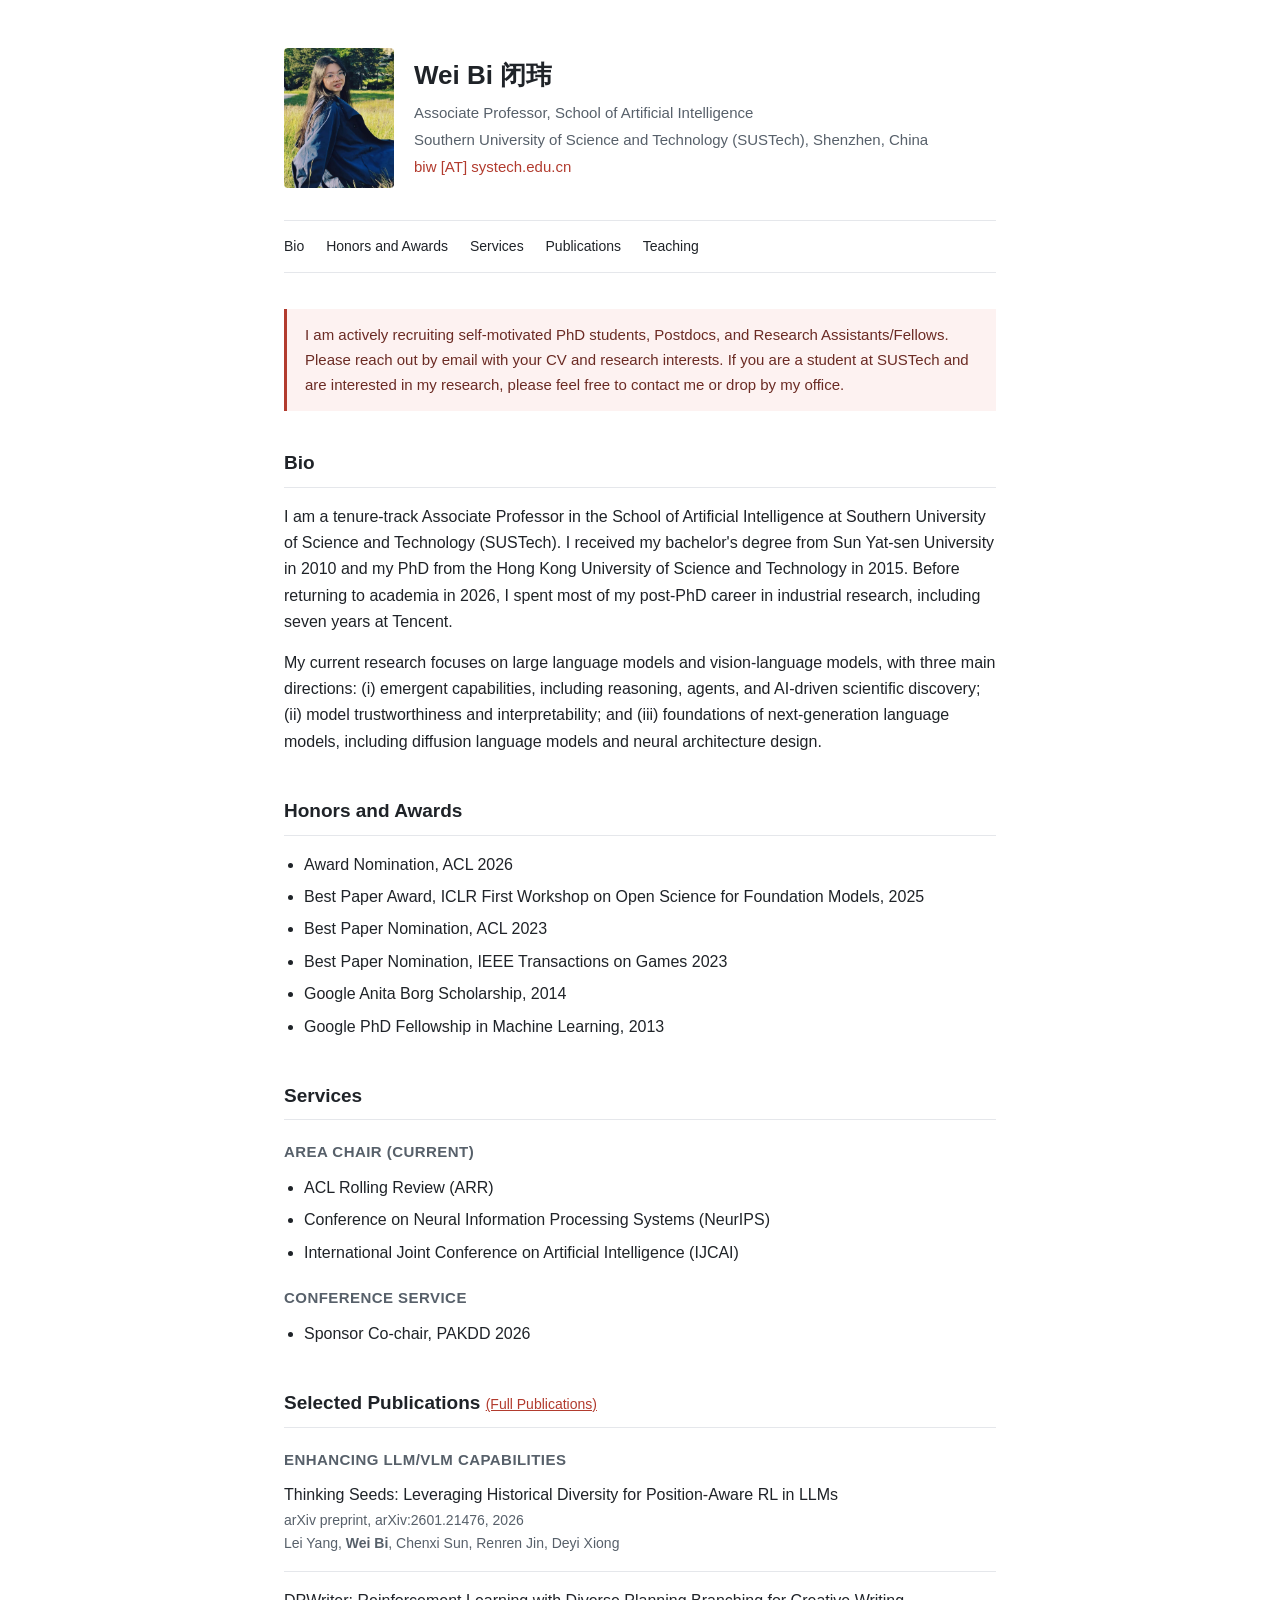
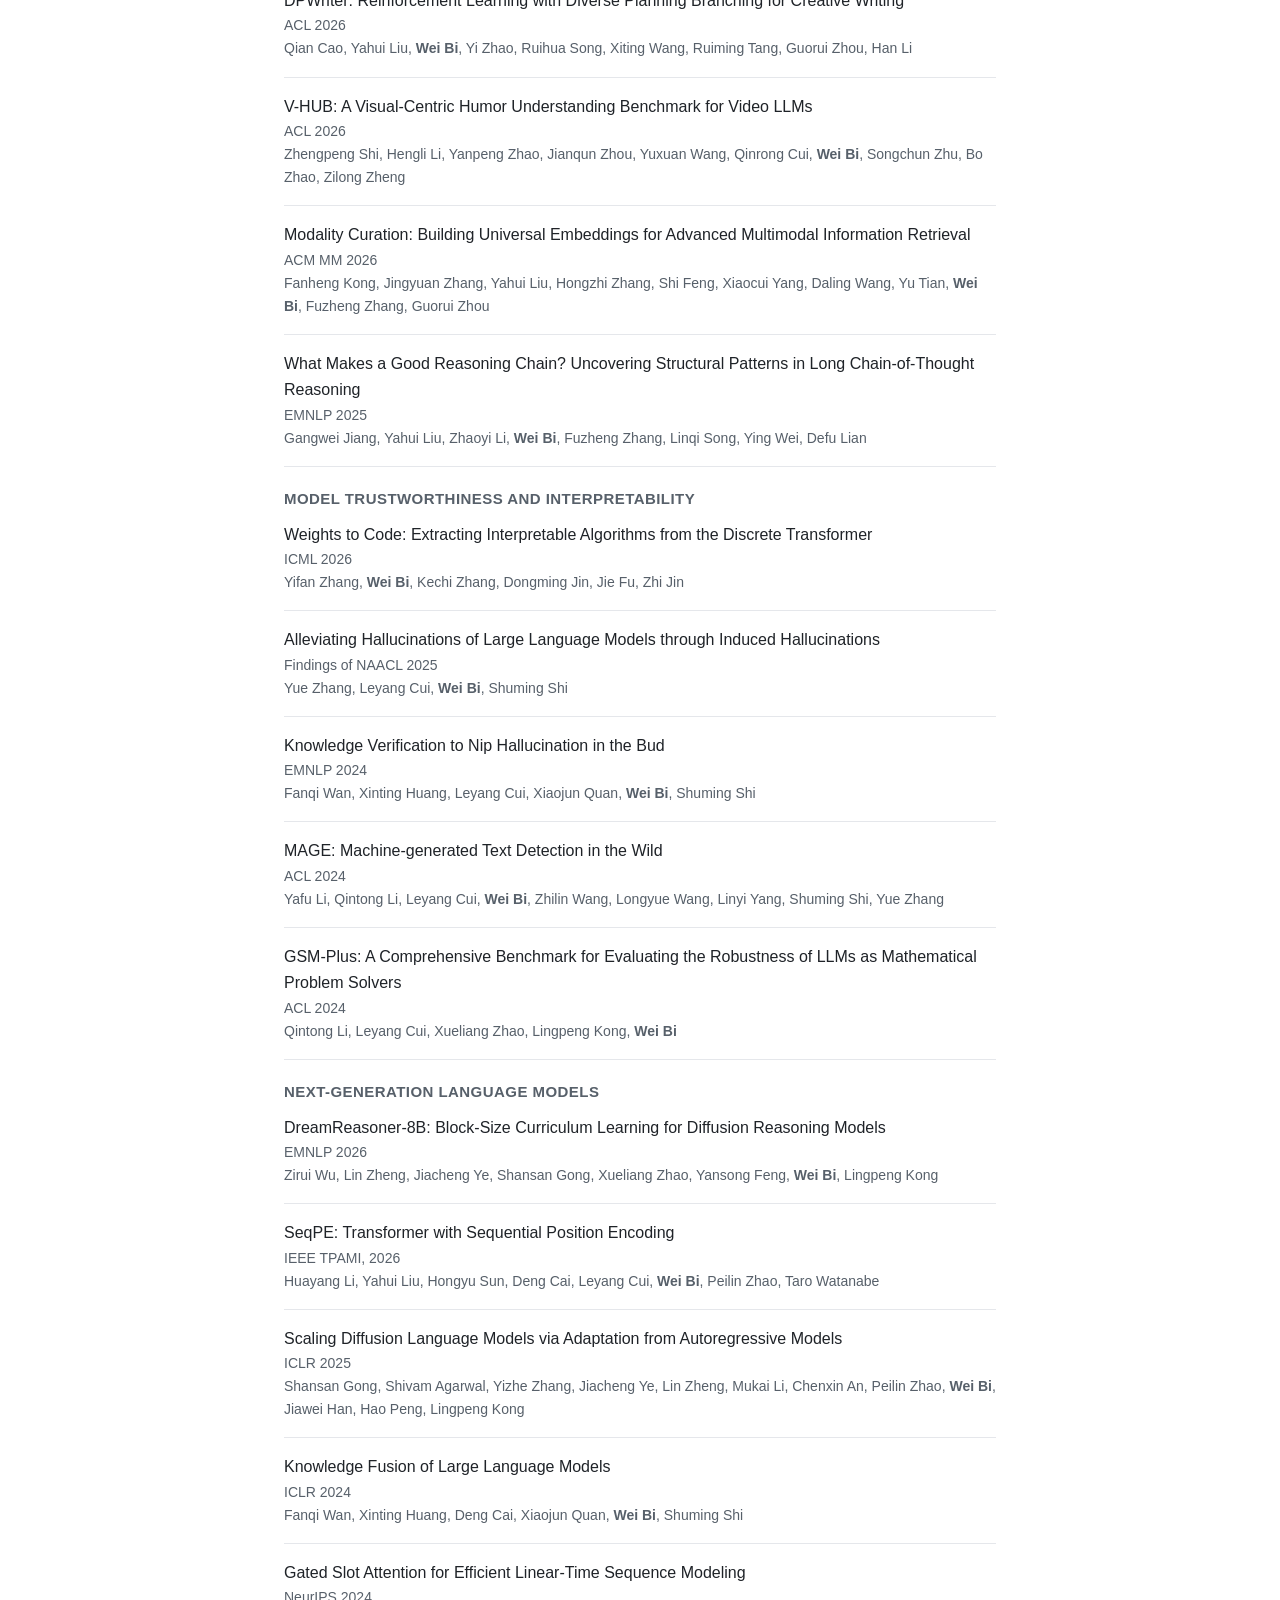
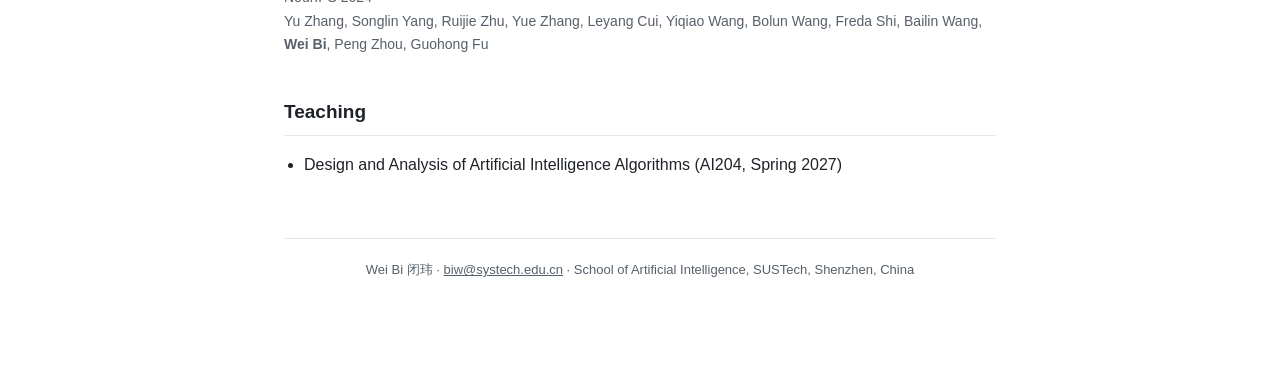
==== commit 36aa3294: "Update contact email" ====
--- a/index.html
+++ b/index.html
@@ -15,7 +15,7 @@
       <h1 data-page-node-id="c0iLJJR4WOi9AKyotUbs3R">Wei Bi 闭玮</h1>
       <p data-page-node-id="zzHoESWddZBd3O9FJ4r5z6">Associate Professor, School of Artificial Intelligence</p>
       <p data-page-node-id="jSzrFcIYJXCfmYsvnRiQRl">Southern University of Science and Technology (SUSTech), Shenzhen, China</p>
-      <p data-page-node-id="vEB8F7Mf0uXt6R4ZfPN3Gz" style="white-space:pre-wrap"><a data-page-node-id="CWNhZ783GkxfQFlV4ruL9v" href="mailto:biwei198804@gmail.com">biwei198804 [AT] gmail.com</a></p>
+      <p data-page-node-id="vEB8F7Mf0uXt6R4ZfPN3Gz" style="white-space:pre-wrap"><a data-page-node-id="CWNhZ783GkxfQFlV4ruL9v" href="mailto:biw@systech.edu.cn">biw [AT] systech.edu.cn</a></p>
     </div>
   </header>
 
@@ -164,7 +164,7 @@
   </section>
 
   <footer data-page-node-id="ZEhMwUH7DvRBQHFcI64H1y" class="site-footer">
-    <p data-page-node-id="JOdo61k4MpqFtCiOvzjVN7">Wei Bi 闭玮 · <a data-page-node-id="OLFriK8ABbWAdm7W6B9n1p" href="mailto:biwei198804@gmail.com">biwei198804@gmail.com</a> · School of Artificial Intelligence, SUSTech, Shenzhen, China</p>
+    <p data-page-node-id="JOdo61k4MpqFtCiOvzjVN7">Wei Bi 闭玮 · <a data-page-node-id="OLFriK8ABbWAdm7W6B9n1p" href="mailto:biw@systech.edu.cn">biw@systech.edu.cn</a> · School of Artificial Intelligence, SUSTech, Shenzhen, China</p>
   </footer>
 
 </div>
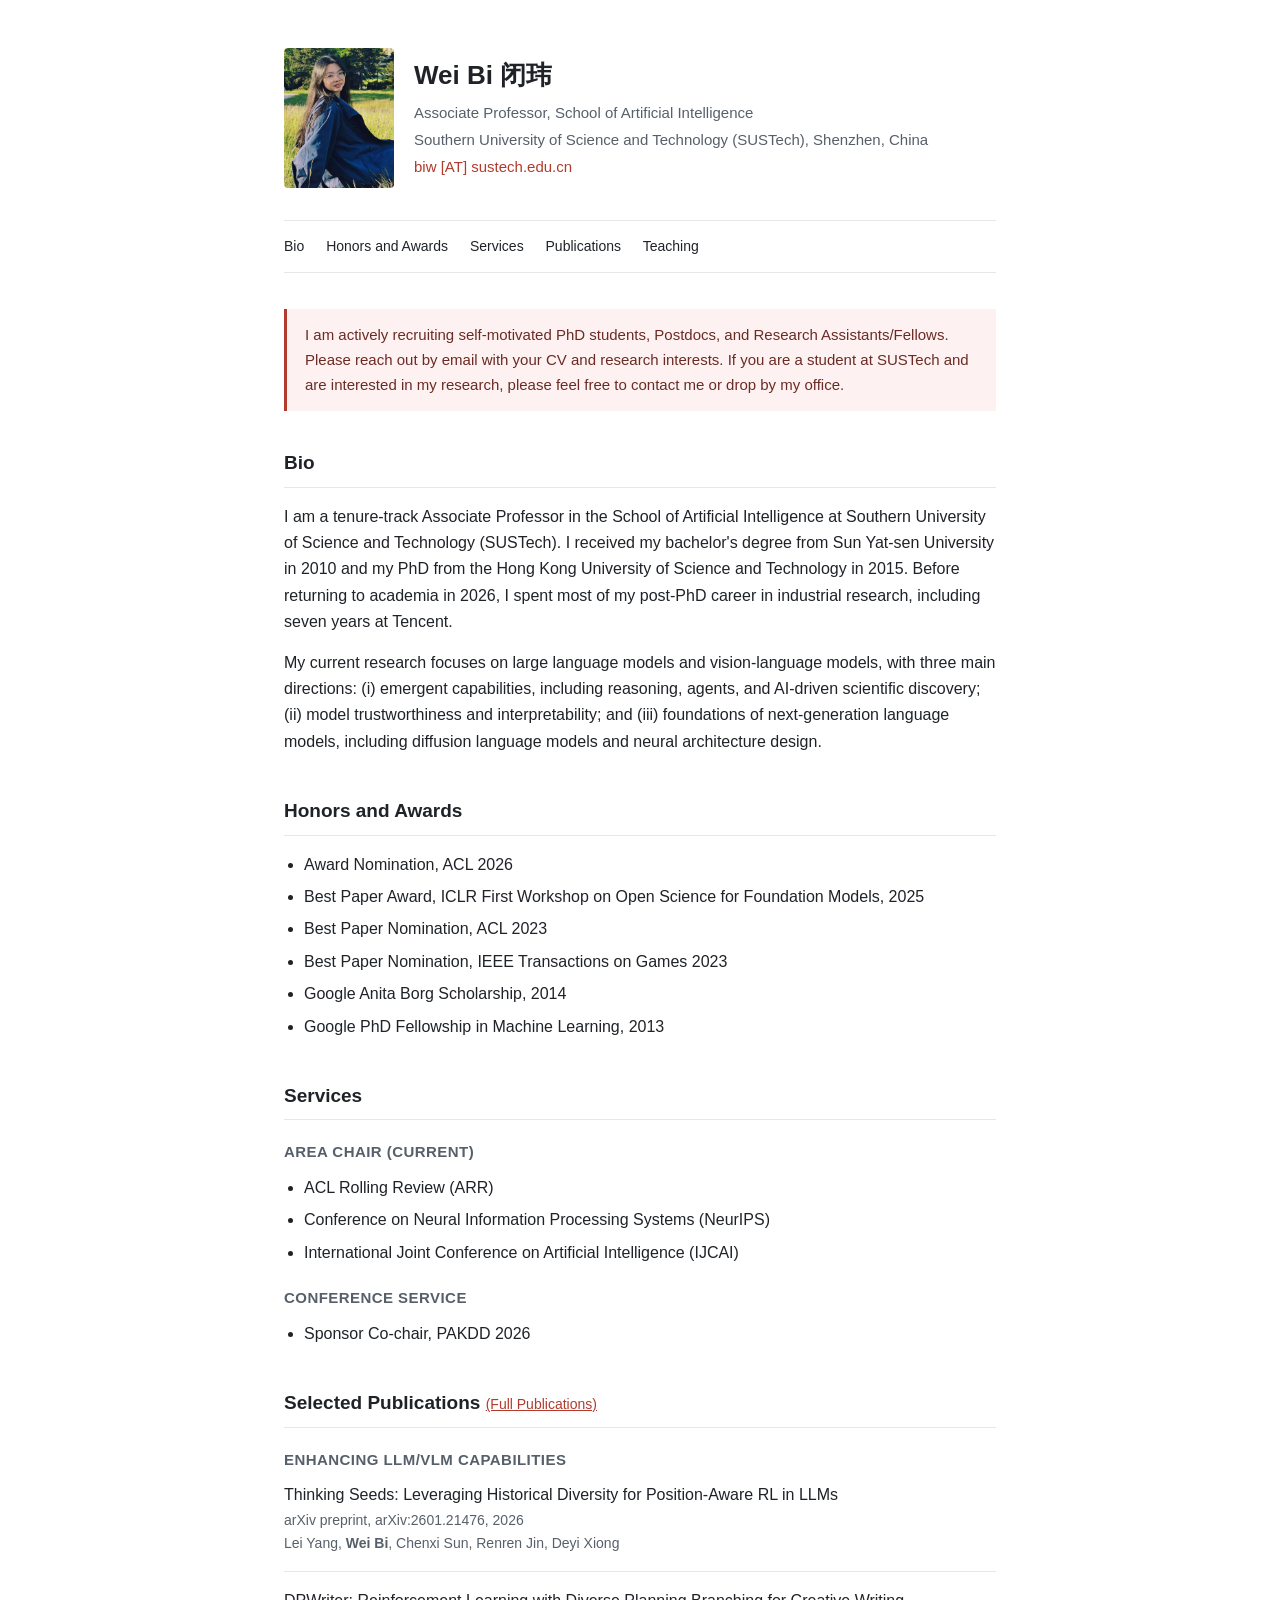
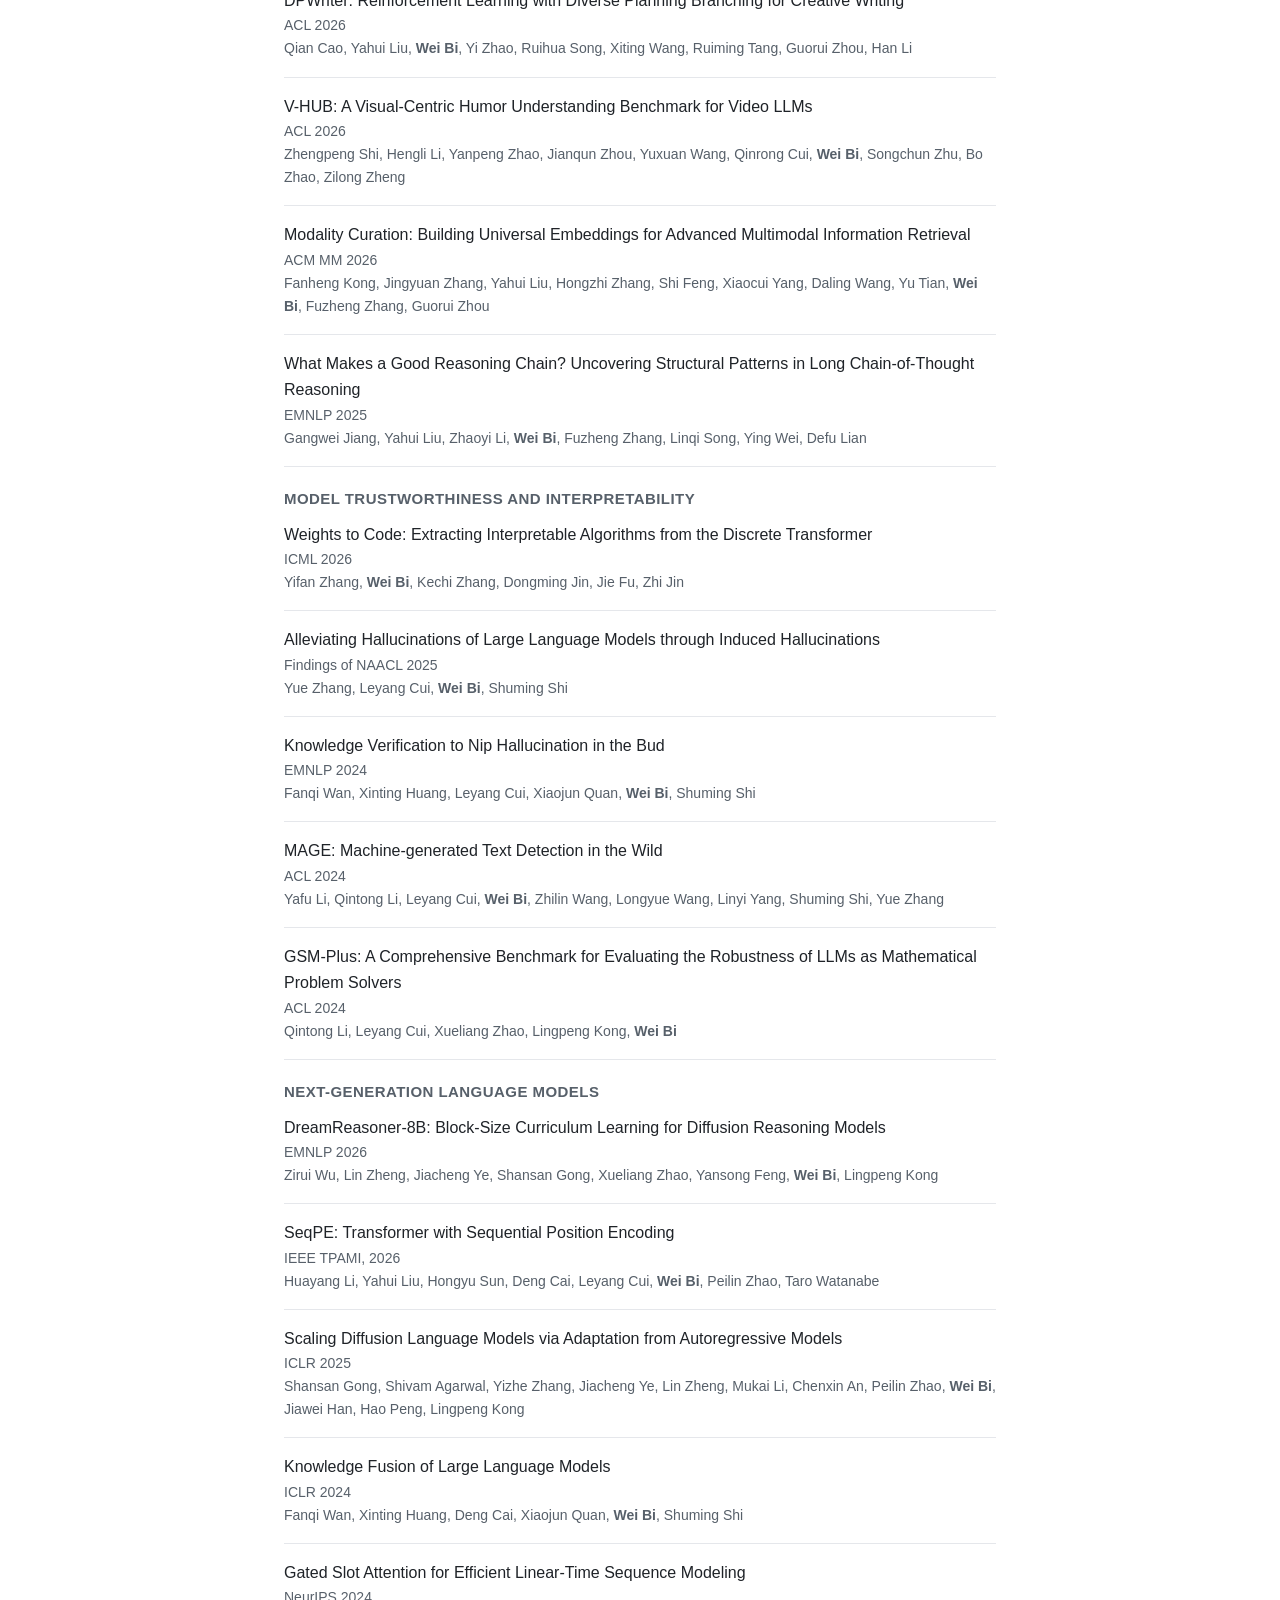
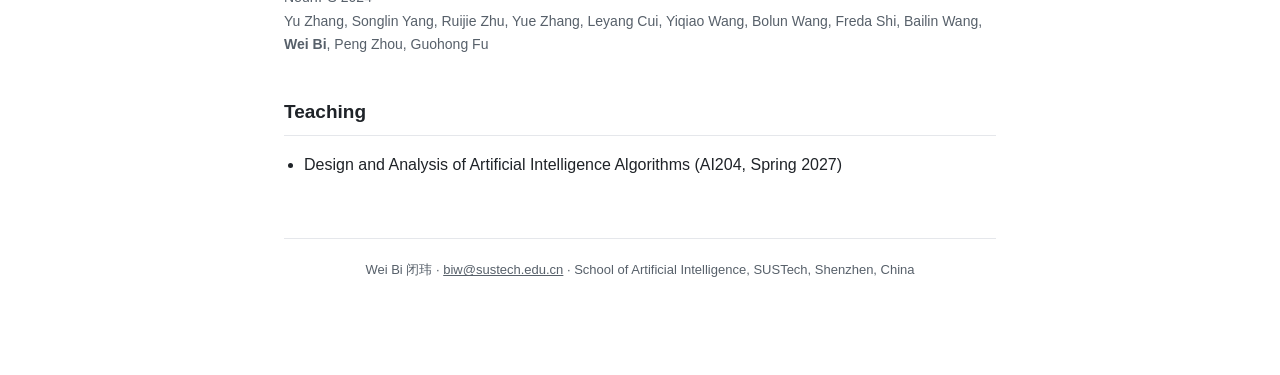
==== commit c8e10648: "Correct contact email domain" ====
--- a/index.html
+++ b/index.html
@@ -15,7 +15,7 @@
       <h1 data-page-node-id="c0iLJJR4WOi9AKyotUbs3R">Wei Bi 闭玮</h1>
       <p data-page-node-id="zzHoESWddZBd3O9FJ4r5z6">Associate Professor, School of Artificial Intelligence</p>
       <p data-page-node-id="jSzrFcIYJXCfmYsvnRiQRl">Southern University of Science and Technology (SUSTech), Shenzhen, China</p>
-      <p data-page-node-id="vEB8F7Mf0uXt6R4ZfPN3Gz" style="white-space:pre-wrap"><a data-page-node-id="CWNhZ783GkxfQFlV4ruL9v" href="mailto:biw@systech.edu.cn">biw [AT] systech.edu.cn</a></p>
+      <p data-page-node-id="vEB8F7Mf0uXt6R4ZfPN3Gz" style="white-space:pre-wrap"><a data-page-node-id="CWNhZ783GkxfQFlV4ruL9v" href="mailto:biw@sustech.edu.cn">biw [AT] sustech.edu.cn</a></p>
     </div>
   </header>
 
@@ -164,7 +164,7 @@
   </section>
 
   <footer data-page-node-id="ZEhMwUH7DvRBQHFcI64H1y" class="site-footer">
-    <p data-page-node-id="JOdo61k4MpqFtCiOvzjVN7">Wei Bi 闭玮 · <a data-page-node-id="OLFriK8ABbWAdm7W6B9n1p" href="mailto:biw@systech.edu.cn">biw@systech.edu.cn</a> · School of Artificial Intelligence, SUSTech, Shenzhen, China</p>
+    <p data-page-node-id="JOdo61k4MpqFtCiOvzjVN7">Wei Bi 闭玮 · <a data-page-node-id="OLFriK8ABbWAdm7W6B9n1p" href="mailto:biw@sustech.edu.cn">biw@sustech.edu.cn</a> · School of Artificial Intelligence, SUSTech, Shenzhen, China</p>
   </footer>
 
 </div>
